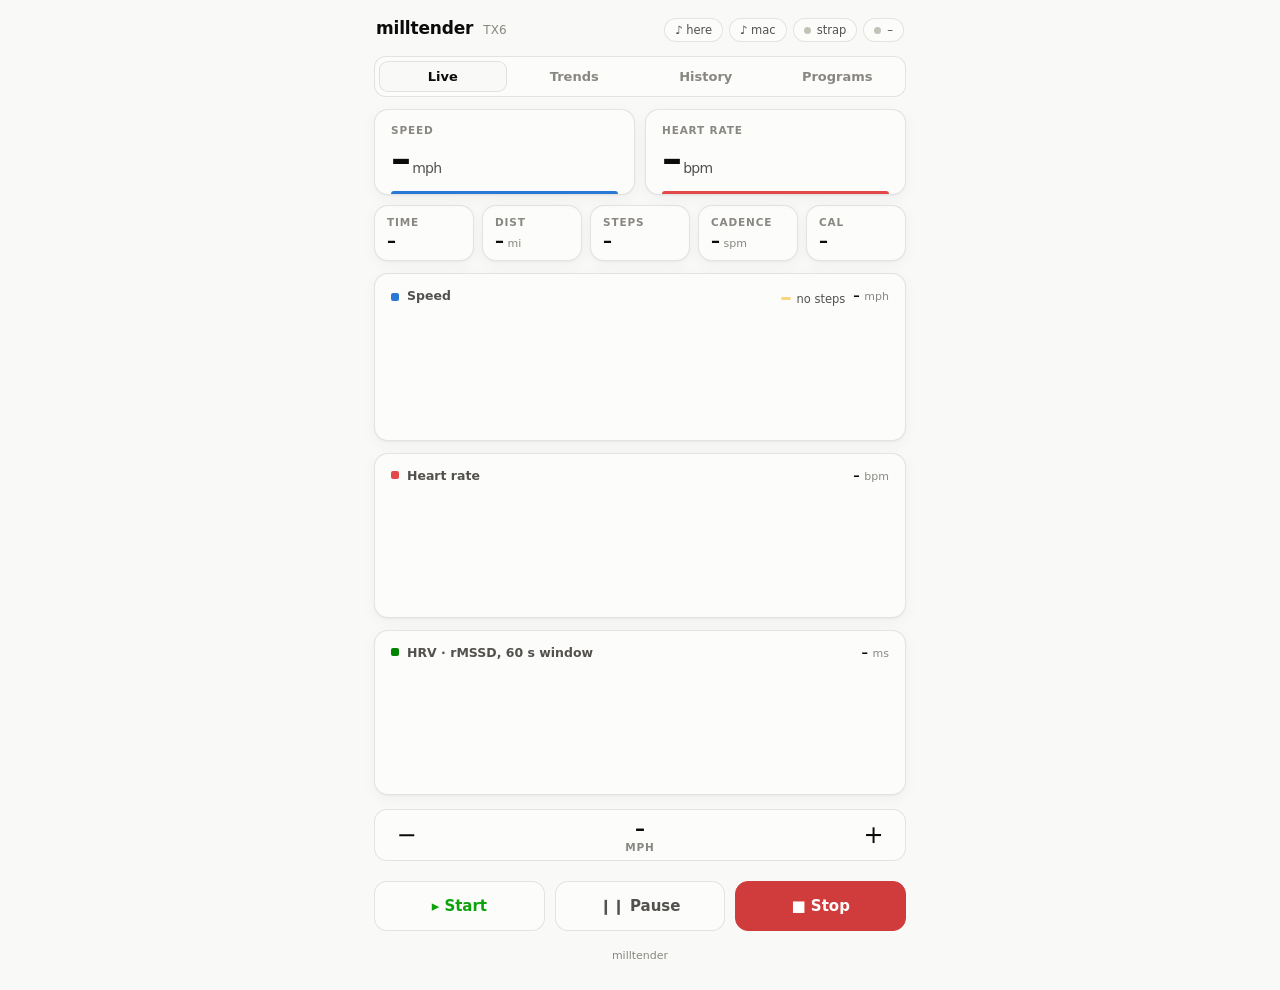
==== web/index.html @ 6ac404de "Track moving time apart from elapsed, and surface it by default" ====
<!doctype html>
<html lang="en">
<head>
<meta charset="utf-8">
<meta name="viewport" content="width=device-width, initial-scale=1">
<title>milltender</title>
<style>
  :root {
    color-scheme: light;
    --surface: #fcfcfb; --page: #f9f9f7;
    --ink-1: #0b0b0b; --ink-2: #52514e; --muted: #898781;
    --grid: #e1e0d9; --axis: #c3c2b7; --border: rgba(11,11,11,0.10);
    --speed: #2a78d6; --hr: #e34948; --hrv: #008300;
    --critical: #d03b3b; --good: #0ca30c; --warning: #fab219;
    --shadow: 0 1px 2px rgba(11,11,11,0.04), 0 4px 16px rgba(11,11,11,0.04);
  }
  @media (prefers-color-scheme: dark) {
    :root {
      color-scheme: dark;
      --surface: #1a1a19; --page: #0d0d0d;
      --ink-1: #ffffff; --ink-2: #c3c2b7; --muted: #898781;
      --grid: #2c2c2a; --axis: #383835; --border: rgba(255,255,255,0.10);
      --speed: #3987e5; --hr: #e66767; --hrv: #008300;
      --shadow: none;
    }
  }
  * { box-sizing: border-box; margin: 0; }
  html { -webkit-text-size-adjust: 100%; }
  body {
    font-family: system-ui, -apple-system, "Segoe UI", sans-serif;
    background: var(--page); color: var(--ink-1);
    max-width: 560px; margin: 0 auto; padding: 16px 14px 28px;
  }

  header { display: flex; align-items: baseline; gap: 10px; padding: 2px 2px 14px;
    flex-wrap: wrap; }
  header h1 { font-size: 17px; font-weight: 700; letter-spacing: -0.01em; }
  header .sub { font-size: 12px; color: var(--muted); flex: 1; }
  .pills { display: flex; gap: 6px; }
  .pill {
    display: inline-flex; align-items: center; gap: 6px;
    font-size: 11.5px; font-weight: 500; color: var(--ink-2);
    background: var(--surface); border: 1px solid var(--border);
    border-radius: 999px; padding: 4px 10px;
  }
  .dot { width: 7px; height: 7px; border-radius: 50%; background: var(--axis); flex: none; }
  .dot.on { background: var(--good); }
  button.pill { cursor: pointer; font-family: inherit; }
  button.pill[aria-pressed="false"] { color: var(--muted); text-decoration: line-through; }

  .tabs {
    display: flex; gap: 4px; margin-bottom: 12px;
    background: var(--surface); border: 1px solid var(--border);
    border-radius: 12px; padding: 4px;
  }
  .tabs button {
    flex: 1; font: inherit; font-size: 13px; font-weight: 550;
    border: none; background: none; color: var(--muted);
    padding: 8px 0; border-radius: 9px; cursor: pointer;
  }
  .tabs button.active { background: var(--page); color: var(--ink-1);
    box-shadow: inset 0 0 0 1px var(--border); }
  section[hidden] { display: none; }
  .banner {
    display: none; align-items: center; gap: 8px;
    background: var(--surface); border: 1px solid var(--warning);
    border-radius: 12px; padding: 10px 14px; margin-bottom: 12px;
    font-size: 13px; color: var(--ink-1);
  }
  .banner.show { display: flex; }
  .banner b { font-variant-numeric: tabular-nums; }

  #cue {
    position: fixed; inset: 0; z-index: 40; display: none;
    place-content: center; text-align: center;
    background: color-mix(in srgb, var(--page) 88%, transparent);
    backdrop-filter: blur(3px);
  }
  #cue.show { display: grid; }
  #cue .count {
    font-size: clamp(88px, 34vw, 200px); font-weight: 800; line-height: 0.9;
    letter-spacing: -0.04em; font-variant-numeric: tabular-nums;
    color: var(--warning); animation: cuePulse 1s ease-out;
  }
  #cue .to { font-size: clamp(26px, 9vw, 44px); font-weight: 700; margin-top: 14px; }
  #cue .from { font-size: 14px; color: var(--muted); margin-top: 8px; }
  #cue .to .unit { font-size: 0.5em; color: var(--muted); font-weight: 600; }
  @keyframes cuePulse { from { transform: scale(1.18); opacity: 0.5 } to { transform: none } }
  @media (prefers-reduced-motion: reduce) {
    #cue { backdrop-filter: none; }
    #cue .count { animation: none; }
  }

  .grid { display: grid; grid-template-columns: 1fr 1fr; gap: 10px; }
  .card {
    background: var(--surface); border: 1px solid var(--border);
    border-radius: 14px; box-shadow: var(--shadow);
  }
  .hero { padding: 14px 16px 12px; position: relative; overflow: hidden; }
  .hero::before {
    content: ""; position: absolute; left: 16px; right: 16px; bottom: 0;
    height: 3px; border-radius: 3px 3px 0 0; background: var(--accent, transparent);
  }
  .label {
    font-size: 10.5px; font-weight: 600; letter-spacing: 0.08em;
    text-transform: uppercase; color: var(--muted);
  }
  .hero .value { font-size: 40px; font-weight: 650; letter-spacing: -0.02em; line-height: 1.15; }
  .hero .unit { font-size: 14px; font-weight: 450; color: var(--ink-2); margin-left: 2px; }

  .minis { display: grid; grid-template-columns: repeat(auto-fit, minmax(72px, 1fr));
           gap: 8px; margin-top: 10px; }
  .mini { padding: 10px 12px 9px; text-align: left; }
  .mini .value { font-size: 18px; font-weight: 600; margin-top: 2px; font-variant-numeric: tabular-nums; }
  .mini .unit { font-size: 11px; color: var(--muted); font-weight: 400; }

  .panel { margin-top: 12px; padding: 14px 16px 10px; }
  .panel-head { display: flex; align-items: baseline; gap: 8px; margin-bottom: 4px; }
  .panel-head .swatch { width: 8px; height: 8px; border-radius: 2px; flex: none; align-self: center; }
  .panel-head h2 { font-size: 12.5px; font-weight: 600; color: var(--ink-2); flex: 1; }
  .panel-head .now { font-size: 13px; font-weight: 600; font-variant-numeric: tabular-nums; }
  .panel-head .now span { color: var(--muted); font-weight: 400; font-size: 11px; }
  .panel-head .from { font-size: 11px; color: var(--muted); }
  canvas { width: 100%; height: 120px; display: block; touch-action: none; }

  .controls { margin-top: 14px; display: grid; gap: 10px; }
  .stepper { display: flex; align-items: stretch; gap: 0; }
  .stepper button, .actions button {
    font: inherit; cursor: pointer; -webkit-tap-highlight-color: transparent;
    border: 1px solid var(--border); background: var(--surface); color: var(--ink-1);
  }
  .stepper button {
    font-size: 24px; font-weight: 500; width: 64px; min-height: 52px;
  }
  .stepper .down { border-radius: 13px 0 0 13px; border-right: none; }
  .stepper .up { border-radius: 0 13px 13px 0; border-left: none; }
  .stepper .readout {
    flex: 1; display: flex; flex-direction: column; align-items: center; justify-content: center;
    border-top: 1px solid var(--border); border-bottom: 1px solid var(--border);
    background: var(--surface);
  }
  .stepper .readout .value { font-size: 20px; font-weight: 650; font-variant-numeric: tabular-nums; }
  .stepper .readout .label { margin-top: 1px; }
  .presets { display: flex; gap: 8px; }
  .presets button {
    flex: 1; font-size: 13.5px; font-weight: 550; min-height: 40px;
    border: 1px solid var(--border); border-radius: 999px;
    background: var(--surface); color: var(--ink-2); cursor: pointer;
    font-variant-numeric: tabular-nums;
  }
  .presets button.active { border-color: var(--speed); color: var(--speed); font-weight: 650; }
  .actions { display: flex; gap: 10px; }
  .actions button {
    flex: 1; min-height: 50px; font-size: 15px; font-weight: 650; border-radius: 13px;
  }
  #start { color: var(--good); }
  #pause { color: var(--ink-2); }
  #stop  { background: var(--critical); border-color: var(--critical); color: #fff; }
  button:active { filter: brightness(0.9); }
  :focus-visible { outline: 2px solid var(--speed); outline-offset: 2px; border-radius: 6px; }
  @media (prefers-reduced-motion: reduce) { * { scroll-behavior: auto !important; } }
  .visually-hidden {
    position: absolute; width: 1px; height: 1px; padding: 0; margin: -1px;
    overflow: hidden; clip: rect(0 0 0 0); white-space: nowrap; border: 0;
  }
  button:disabled { opacity: 0.35; pointer-events: none; }

  .list .row {
    display: flex; align-items: center; gap: 8px;
    padding: 9px 0; border-top: 1px solid var(--border); font-size: 13px;
  }
  .list .row:first-child { border-top: none; }
  .row .meta { flex: 1; min-width: 0; }
  .row .meta .sub2 { color: var(--muted); font-size: 11.5px; margin-top: 1px; }
  .btn-sm {
    font: inherit; font-size: 12px; font-weight: 550; cursor: pointer;
    padding: 6px 10px; border-radius: 8px;
    border: 1px solid var(--border); background: var(--surface); color: var(--ink-2);
  }
  .linky { border: none; background: none; color: var(--speed); font: inherit;
           font-size: 12.5px; cursor: pointer; }
  #progEditor { margin-top: 6px; font-size: 13px; color: var(--ink-2); }
  #progEditor summary { cursor: pointer; padding: 4px 0; }
  #progEditor input, #progEditor select {
    font: inherit; font-size: 13px; color: var(--ink-1);
    background: var(--page); border: 1px solid var(--border);
    border-radius: 8px; padding: 6px 8px; width: 60px;
  }
  #progEditor select { width: auto; }
  #progEditor input#pName { width: 100%; margin: 6px 0; }
  .prow { display: flex; align-items: center; gap: 5px; margin: 5px 0; flex-wrap: wrap; }
  .prow span { display: inline-flex; align-items: center; gap: 5px; }
  .prow span[hidden] { display: none !important; }
  .rowbtns { display: flex; gap: 8px; margin-top: 8px; }
  .empty { color: var(--muted); font-size: 12.5px; padding: 6px 0; }
  .rlabel { display: flex; align-items: center; gap: 6px; font-size: 12px;
            font-weight: 600; color: var(--ink-2); margin: 10px 0 4px; }
  .legend { display: inline-flex; align-items: center; gap: 5px;
            font-size: 11.5px; color: var(--ink-2); }
  .legend i { width: 10px; height: 3px; border-radius: 2px; display: inline-block; }
  .chips { display: flex; gap: 6px; margin: 4px 0 8px; }
  .chips button {
    font: inherit; font-size: 12px; font-weight: 550; cursor: pointer;
    padding: 5px 12px; border-radius: 999px;
    border: 1px solid var(--border); background: var(--surface); color: var(--muted);
  }
  .chips button.active { color: var(--hr); border-color: var(--hr); }
  .tip {
    position: fixed; pointer-events: none; display: none; z-index: 10;
    background: var(--surface); border: 1px solid var(--border); border-radius: 9px;
    box-shadow: 0 3px 14px rgba(0,0,0,0.22); padding: 6px 10px; font-size: 12.5px;
  }
  .tip .t { color: var(--muted); font-variant-numeric: tabular-nums; }
  footer { text-align: center; margin-top: 18px; font-size: 11px; color: var(--muted); }
</style>
</head>
<body>
<header>
  <h1>milltender</h1><span class="sub">TX6</span>
  <div class="pills">
    <button class="pill" id="chimeHere" aria-pressed="true"
            title="Countdown beeps from this browser">♪ here</button>
    <button class="pill" id="chimeMac" aria-pressed="true"
            title="Countdown beeps from the Mac running milltender">♪ mac</button>
    <span class="pill" id="strapPill"><span id="hrDot" class="dot" aria-hidden="true"></span>strap</span>
    <span class="pill" id="tmPill"><span id="tmDot" class="dot" aria-hidden="true"></span><span id="stateTxt">–</span></span>
  </div>
</header>

<nav class="tabs" role="tablist" aria-label="Dashboard sections">
  <button data-tab="live" class="active" role="tab" aria-selected="true" aria-controls="panel-live">Live</button>
  <button data-tab="trends" role="tab" aria-selected="false" aria-controls="panel-trends">Trends</button>
  <button data-tab="history" role="tab" aria-selected="false" aria-controls="panel-history">History</button>
  <button data-tab="programs" role="tab" aria-selected="false" aria-controls="panel-programs">Programs</button>
</nav>

<div id="grace" class="banner">⏸ Belt stopped — uploading in <b id="graceT">–</b> unless you resume</div>

<div id="cue" aria-hidden="true">
  <div>
    <div class="count" id="cueCount">3</div>
    <div class="to" id="cueTo"></div>
    <div class="from" id="cueFrom"></div>
  </div>
</div>
<p id="cueSr" class="visually-hidden" role="status" aria-live="assertive"></p>

<section data-tab="live" role="tabpanel" id="panel-live" aria-label="Live">
<div class="grid">
  <div class="card hero" style="--accent: var(--speed)">
    <div class="label">Speed</div>
    <div class="value"><span id="vSpeed">–</span><span class="unit">mph</span></div>
  </div>
  <div class="card hero" style="--accent: var(--hr)">
    <div class="label">Heart rate</div>
    <div class="value"><span id="vHr">–</span><span class="unit">bpm</span></div>
    <div class="sub2" id="vFresh" style="font-size:11.5px;color:var(--muted)"></div>
  </div>
</div>

<div class="minis">
  <div class="card mini"><div class="label">Time</div><div class="value" id="vTime">–</div></div>
  <div class="card mini"><div class="label">Dist</div><div class="value" id="vDist">–<span class="unit"> mi</span></div></div>
  <div class="card mini"><div class="label">Steps</div><div class="value" id="vSteps">–</div></div>
  <div class="card mini"><div class="label">Cadence</div><div class="value" id="vCad">–<span class="unit"> spm</span></div></div>
  <div class="card mini"><div class="label">Cal</div><div class="value" id="vKcal">–</div></div>
</div>

<div class="card panel">
  <div class="panel-head">
    <span class="swatch" style="background: var(--speed)"></span><h2>Speed</h2>
    <span class="legend"><i style="background:rgba(250,178,25,0.55)"></i>no steps</span>
    <span class="now" id="nowSpeed">– <span>mph</span></span>
  </div>
  <canvas id="cSpeed"></canvas>
</div>
<div class="card panel">
  <div class="panel-head">
    <span class="swatch" style="background: var(--hr)"></span><h2>Heart rate</h2>
    <span class="from" id="hrFrom"></span>
    <span class="now" id="nowHr">– <span>bpm</span></span>
  </div>
  <canvas id="cHr"></canvas>
</div>
<div class="card panel">
  <div class="panel-head">
    <span class="swatch" style="background: var(--hrv)"></span><h2>HRV · rMSSD, 60 s window</h2>
    <span class="from" id="hrvBase"></span>
    <span class="now" id="nowHrv">– <span>ms</span></span>
  </div>
  <canvas id="cHrv"></canvas>
</div>

<div class="controls">
  <div class="stepper">
    <button class="down" id="minus" aria-label="slower">−</button>
    <div class="readout">
      <div class="value" id="vTarget">–</div>
      <div class="label">mph</div>
    </div>
    <button class="up" id="plus" aria-label="faster">+</button>
  </div>
  <div class="presets" id="presets"></div>
  <div class="actions">
    <button id="start">▸ Start</button>
    <button id="pause">❙❙ Pause</button>
    <button id="stop">■ Stop</button>
  </div>
</div>
</section>

<section data-tab="trends" role="tabpanel" id="panel-trends" aria-label="Trends" hidden>
<div class="minis" style="margin-top:0">
  <div class="card mini"><div class="label">Week mi</div><div class="value" id="tWkMi">–</div></div>
  <div class="card mini"><div class="label">Week steps</div><div class="value" id="tWkSteps">–</div></div>
  <div class="card mini"><div class="label">Week time</div><div class="value" id="tWkTime">–</div></div>
  <div class="card mini"><div class="label">Walks</div><div class="value" id="tWkN">–</div></div>
</div>
<div class="card panel">
  <div class="panel-head">
    <h2>Your heart rate by speed</h2>
    <span class="legend"><i style="background:var(--muted)"></i>all time
      <i style="background:var(--hr);margin-left:8px"></i><span id="tWinLbl">last 7d</span></span>
  </div>
  <div class="chips" id="tWin">
    <button data-days="7" class="active">7d</button>
    <button data-days="30">30d</button>
    <button data-days="90">90d</button>
    <button data-days="365">1y</button>
  </div>
  <canvas id="cCurve" style="height:150px"></canvas>
  <div class="empty" id="tDelta"></div>
</div>
<div class="card panel">
  <div class="panel-head"><h2>Recent sessions · recovery &amp; readiness</h2></div>
  <div id="tRecent" class="list"><div class="empty">walk more to populate</div></div>
</div>
<div class="card panel">
  <div class="panel-head"><h2>All time</h2></div>
  <div class="empty" id="tAll"></div>
</div>
</section>

<section data-tab="history" role="tabpanel" id="panel-history" aria-label="History" hidden>
<div class="card panel" style="margin-top:0">
  <div class="panel-head"><h2>Weekly totals</h2><span class="from" id="wkFrom"></span></div>
  <div class="chips" id="wkMetric">
    <button data-m="miles" class="active">miles</button>
    <button data-m="steps">steps</button>
    <button data-m="hours">hours</button>
    <button data-m="walks">walks</button>
  </div>
  <canvas id="cWeekly"></canvas>
</div>
<div class="card panel">
  <div class="panel-head"><h2>History</h2>
    <form id="importForm" class="importer">
      <input id="importFile" type="file" accept=".fit,.json" multiple class="visually-hidden"
             aria-label="Session file to import: a .fit and/or its .json sidecar">
      <label class="btn-sm" for="importFile" id="importPick">Import…</label>
      <button class="btn-sm" type="submit" id="importGo" hidden>Add</button>
    </form>
  </div>
  <div class="empty" id="importMsg" hidden></div>
  <div id="histList" class="list"><div class="empty">no recorded sessions yet</div></div>
</div>
<div class="card panel" id="reviewPanel" hidden>
  <div class="panel-head"><h2 id="reviewTitle">Session</h2>
    <button class="linky" id="reviewClose">close ✕</button></div>
  <div class="empty" id="driftStat" hidden></div>
  <div class="rlabel"><span class="swatch" style="background:var(--speed)"></span>Speed · mph</div>
  <canvas id="rSpeed"></canvas>
  <div class="rlabel"><span class="swatch" style="background:var(--hr)"></span>Heart rate · bpm</div>
  <canvas id="rHr"></canvas>
  <div class="rlabel"><span class="swatch" style="background:var(--hrv)"></span>HRV · rMSSD ms</div>
  <canvas id="rHrv"></canvas>
  <div id="recoveryBlock" hidden>
    <div class="rlabel"><span class="swatch" style="background:var(--hr)"></span>Recovery · bpm after stop</div>
    <div class="empty" id="recoveryStats"></div>
    <canvas id="rRec"></canvas>
  </div>
</div>
</section>

<section data-tab="programs" role="tabpanel" id="panel-programs" aria-label="Programs" hidden>
<div class="card panel" style="margin-top:0">
  <div class="panel-head"><h2>Programs</h2></div>
  <div id="progList" class="list"><div class="empty">none saved</div></div>
  <details id="progEditor"><summary>New program</summary>
    <input id="pName" placeholder="program name">
    <div id="pRows"></div>
    <div class="empty" id="pPreview"></div>
    <div class="rowbtns">
      <button class="btn-sm" id="pAdd">+ segment</button>
      <button class="btn-sm" id="pDup">duplicate last 2</button>
      <button class="btn-sm" id="pSave"><b>Save</b></button>
    </div>
  </details>
</div>
</section>

<div class="tip" id="tip"></div>
<footer id="foot">milltender</footer>

<script>
const $ = id => document.getElementById(id);
const css = name => getComputedStyle(document.documentElement).getPropertyValue(name).trim();
let status = {}, history = { points: [] };

const fmtTime = s => {
  if (s == null) return "–";
  const h = Math.floor(s / 3600), m = Math.floor(s % 3600 / 60), sec = Math.floor(s % 60);
  return (h ? h + ":" + String(m).padStart(2, "0") : m) + ":" + String(sec).padStart(2, "0");
};

function render() {
  const running = status.state === 3;
  const paused = status.state === 10 || status.user_paused;
  $("tmDot").className = "dot" + (status.connected ? " on" : "");
  $("stateTxt").textContent = !status.connected ? "asleep" :
    running ? "running" : paused ? "paused" : "idle";
  $("tmPill").setAttribute("aria-label", "treadmill " + $("stateTxt").textContent);
  $("hrDot").className = "dot" + (status.hr_connected ? " on" : "");
  $("strapPill").setAttribute("aria-label",
    "heart-rate strap " + (status.hr_connected ? "connected" : "not connected"));

  $("vSpeed").textContent = running && status.speed_mph != null ? status.speed_mph.toFixed(1) : "–";
  $("vHr").textContent = status.hr ?? "–";
  $("vTime").textContent = fmtTime(status.in_session ? status.moving_s : null);
  $("vDist").firstChild.textContent = status.in_session && status.dist_m != null ? (status.dist_m / 1609.34).toFixed(2) : "–";
  $("vSteps").textContent = status.in_session ? (status.steps ?? "–") : "–";
  $("vCad").firstChild.textContent = status.in_session && status.cadence_spm != null
    ? Math.round(status.cadence_spm) : "–";
  $("vKcal").textContent = status.in_session && status.kcal != null ? Math.round(status.kcal) : "–";
  $("nowSpeed").firstChild.textContent = running && status.speed_mph != null ? status.speed_mph.toFixed(1) + " " : "– ";
  $("nowHr").firstChild.textContent = (status.hr ?? "–") + " ";
  $("nowHrv").firstChild.textContent = (status.hrv_ms != null ? Math.round(status.hrv_ms) : "–") + " ";
  const f = status.fresh_bpm;
  $("vFresh").textContent = f != null
    ? (f >= 1 ? `▲ ${f} bpm fresher than typical @ ${status.fresh_mph}` :
       f <= -1 ? `▼ ${-f} bpm above typical @ ${status.fresh_mph}` :
       `≈ typical @ ${status.fresh_mph} mph`) : "";
  const rd = status.readiness;
  $("hrvBase").textContent = rd
    ? `baseline ${rd.hrv}${rd.typ ? ` (typ ${rd.typ}±${rd.sd})` : ""}` : "";
  $("vTarget").textContent = running ? curMph().toFixed(1) : "–";

  // Rebuild the banner only when its kind changes (so its buttons stay tappable);
  // per-second countdowns go into the #bT span alone.
  const g = status.grace_s_left, prog = status.program, rec = status.recovery_s_left;
  const banner = $("grace");
  let kind = "", tick = "";
  if (prog) { kind = `prog:${prog.name}:${prog.seg}`; tick = fmtTime(prog.seg_left_s); }
  else if (rec != null) { kind = "recovery"; tick = fmtTime(rec); }
  else if (status.user_paused) kind = "paused";
  else if (g != null) { kind = "grace"; tick = fmtTime(g); }
  if (kind !== banner.dataset.kind) {
    banner.dataset.kind = kind;
    banner.className = "banner" + (kind ? " show" : "");
    banner.innerHTML =
      kind.startsWith("prog") ? `▶ <b>${prog.name}</b> — ${prog.seg}/${prog.total}: <span id="bL"></span>, ` +
        `<b id="bT"></b> left &nbsp;<button class="btn-sm" onclick="post('/api/program/cancel')">cancel</button>` :
      kind === "recovery" ? `♥ Recording recovery — uploading in <b id="bT"></b>&nbsp;` +
        `<button class="btn-sm" onclick="post('/api/recovery/finish')">upload now</button>` +
        `<button class="btn-sm" onclick="post('/api/recovery/extend')">+1 min</button>` :
      kind === "paused" ? "❙❙ Paused — resume when ready, or stop to upload" :
      kind === "grace" ? `⏸ Belt stopped — uploading in <b id="bT"></b> unless you resume` : "";
  }
  const bT = document.getElementById("bT");
  if (bT) bT.textContent = tick;
  const bL = document.getElementById("bL");
  if (bL && prog) bL.textContent = prog.label;
  renderCue(prog);
  $("chimeMac").setAttribute("aria-pressed", String(!!status.chime_local));

  $("start").disabled = !status.connected || running;
  $("start").textContent = (paused || g != null) ? "▸ Resume" : "▸ Start";
  $("pause").disabled = !status.connected || !running;
  $("stop").disabled = !status.connected || (!running && !paused && g == null);
  $("stop").textContent = g != null ? "■ Upload now" : "■ Stop";
  $("minus").disabled = $("plus").disabled = !running;
  for (const b of $("presets").children) {
    b.disabled = !running || parseFloat(b.dataset.mph) > (status.max_mph || 6);
    b.classList.toggle("active", running && status.speed_mph != null &&
      Math.abs(parseFloat(b.dataset.mph) - status.speed_mph) < 0.05);
  }
}

// ---- speed-change countdown: beep beep beep beeeep ----
const chime = {
  on: localStorage.getItem("chimeHere") !== "0",
  ctx: null,
  beep(long) {
    if (!this.on) return;
    this.ctx ??= new (window.AudioContext || window.webkitAudioContext)();
    if (this.ctx.state === "suspended") this.ctx.resume();
    const t = this.ctx.currentTime, dur = long ? 0.65 : 0.11;
    const osc = this.ctx.createOscillator(), gain = this.ctx.createGain();
    osc.frequency.value = long ? 1320 : 880;
    gain.gain.setValueAtTime(0, t);                       // taper both ends,
    gain.gain.linearRampToValueAtTime(0.35, t + 0.008);   // else the speaker pops
    gain.gain.setValueAtTime(0.35, t + dur - 0.02);
    gain.gain.linearRampToValueAtTime(0, t + dur);
    osc.connect(gain).connect(this.ctx.destination);
    osc.start(t); osc.stop(t + dur);
  },
};

let cueKey = null, cueArmed = false;

function renderCue(prog) {
  const cue = prog && prog.cue;
  if (!cue) {
    // the cue vanishing means the change just landed — that's the long beep
    if (cueArmed) { chime.beep(true); $("cueSr").textContent = "Speed changed."; }
    cueArmed = false; cueKey = null;
    $("cue").classList.remove("show");
    return;
  }
  const dest = cue.to_mph > 0 ? `${cue.to_mph.toFixed(1)} mph` : "a stop";
  const key = `${prog.seg}:${cue.in_s}`;
  if (key !== cueKey) {
    cueKey = key;
    chime.beep(false);
    const count = $("cueCount");
    count.textContent = cue.in_s;
    count.style.animation = "none"; void count.offsetWidth; count.style.animation = "";
    if (!cueArmed) $("cueSr").textContent = `Changing to ${dest} in ${cue.in_s} seconds.`;
  }
  cueArmed = true;
  $("cueTo").innerHTML = cue.to_mph > 0
    ? `${cue.to_mph.toFixed(1)}<span class="unit"> mph</span>` : "Stopping";
  $("cueFrom").textContent = `from ${(prog.mph ?? 0).toFixed(1)} mph`;
  $("cue").classList.add("show");
}

$("chimeHere").onclick = (e) => {
  chime.on = !chime.on;
  localStorage.setItem("chimeHere", chime.on ? "1" : "0");
  e.currentTarget.setAttribute("aria-pressed", String(chime.on));
  chime.beep(true);  // both confirms the choice and unlocks audio on the way in
};

$("chimeHere").setAttribute("aria-pressed", String(chime.on));
// browsers keep audio muted until a gesture; spend the first one we get
addEventListener("pointerdown", () => {
  chime.ctx ??= new (window.AudioContext || window.webkitAudioContext)();
  chime.ctx.resume();
}, { once: true });

$("chimeMac").onclick = async (e) => {
  const on = e.currentTarget.getAttribute("aria-pressed") !== "true";
  await fetch("/api/chime", { method: "POST", body: JSON.stringify({ on, test: true }) });
  e.currentTarget.setAttribute("aria-pressed", String(on));
};

async function pollStatus() {
  try { status = await (await fetch("/api/status")).json(); }
  catch { status = {}; }
  render();
}
async function pollHistory() {
  try { history = await (await fetch("/api/history")).json(); } catch {}
  drawAll();
}

function hexA(hex, a) {
  const n = parseInt(hex.slice(1), 16);
  return `rgba(${n >> 16 & 255},${n >> 8 & 255},${n & 255},${a})`;
}

function draw(canvas, series, color, fmt, o = {}) {
  const dpr = devicePixelRatio || 1, W = canvas.clientWidth, H = canvas.clientHeight;
  if (!W) return null;  // hidden tab
  canvas.width = W * dpr; canvas.height = H * dpr;
  const ctx = canvas.getContext("2d");
  ctx.scale(dpr, dpr); ctx.clearRect(0, 0, W, H);
  const pts = series.filter(p => p[1] != null);
  const extraPts = (o.extra?.series || []).filter(p => p[1] != null);
  const dom = pts.concat(extraPts);
  if (o.name) {  // screen-reader summary of the chart
    canvas.setAttribute("role", "img");
    if (pts.length) {
      const vs = pts.map(p => p[1]);
      const avg = vs.reduce((a, v) => a + v, 0) / vs.length;
      canvas.setAttribute("aria-label",
        `${o.name}: average ${fmt(avg)}, from ${fmt(Math.min(...vs))} to ${fmt(Math.max(...vs))}`);
    } else {
      canvas.setAttribute("aria-label", `${o.name}: no data yet`);
    }
  }
  if (dom.length < 2) {
    ctx.fillStyle = css("--muted"); ctx.font = "12px system-ui";
    ctx.fillText("waiting for data", 4, H / 2);
    return null;
  }
  const padL = 32, padR = 10, padT = 8, padB = 18;
  const xs = dom.map(p => p[0]);
  const x0 = o.xy ? Math.min(...xs) : 0;
  const tMax = o.xy ? Math.max(...xs) : Math.max(...xs, 60);
  let vMin = Math.min(...dom.map(p => p[1])), vMax = Math.max(...dom.map(p => p[1]));
  if (vMax - vMin < 1) { vMax += 1; vMin = Math.max(0, vMin - 1); }
  const span = vMax - vMin;
  vMin = Math.max(0, vMin - span * 0.12); vMax += span * 0.12;
  const x = t => padL + (W - padL - padR) * (t - x0) / Math.max(tMax - x0, 0.001);
  const y = v => padT + (H - padT - padB) * (1 - (v - vMin) / (vMax - vMin));

  if (o.bands) for (const [b0, b1] of o.bands) {
    ctx.fillStyle = "rgba(250,178,25,0.14)";
    ctx.fillRect(x(b0), padT, Math.max(x(b1) - x(b0), 2), H - padT - padB);
  }
  ctx.strokeStyle = css("--grid"); ctx.lineWidth = 1;
  ctx.fillStyle = css("--muted"); ctx.font = "10px system-ui";
  ctx.textAlign = "right"; ctx.textBaseline = "middle";
  for (const v of [vMin, (vMin + vMax) / 2, vMax]) {
    ctx.beginPath(); ctx.moveTo(padL, y(v) + 0.5); ctx.lineTo(W - padR, y(v) + 0.5); ctx.stroke();
    ctx.fillText(fmt(v), padL - 5, y(v));
  }
  ctx.textAlign = "center"; ctx.textBaseline = "alphabetic";
  if (o.xy) {
    for (const t of [x0, (x0 + tMax) / 2, tMax]) ctx.fillText(o.xfmt(t), x(t), H - 5);
  } else {
    const stepMin = Math.max(1, Math.ceil(tMax / 60 / 6));
    for (let m = stepMin; m <= tMax / 60; m += stepMin) ctx.fillText(m + "m", x(m * 60), H - 5);
  }

  if (extraPts.length >= 2) {  // context series: thin line + small dots, no area
    ctx.strokeStyle = o.extra.color; ctx.lineWidth = 2; ctx.lineJoin = "round";
    ctx.beginPath();
    extraPts.forEach((p, i) => i ? ctx.lineTo(x(p[0]), y(p[1])) : ctx.moveTo(x(p[0]), y(p[1])));
    ctx.stroke();
    if (o.dots) for (const p of extraPts) {
      ctx.fillStyle = o.extra.color; ctx.beginPath();
      ctx.arc(x(p[0]), y(p[1]), 2.5, 0, Math.PI * 2); ctx.fill();
    }
  }
  if (pts.length === 1 && o.dots) {  // lone bucket still deserves its dot
    ctx.fillStyle = color; ctx.beginPath();
    ctx.arc(x(pts[0][0]), y(pts[0][1]), 3.5, 0, Math.PI * 2); ctx.fill();
    ctx.strokeStyle = css("--surface"); ctx.lineWidth = 2; ctx.stroke();
    return { x, y, pts, xfmt: o.xfmt };
  }
  if (pts.length < 2) return { x, y, pts: extraPts, xfmt: o.xfmt };
  const grad = ctx.createLinearGradient(0, padT, 0, H - padB);
  grad.addColorStop(0, hexA(color, 0.16)); grad.addColorStop(1, hexA(color, 0.0));
  ctx.fillStyle = grad; ctx.beginPath();
  ctx.moveTo(x(pts[0][0]), y(pts[0][1]));
  for (const p of pts) ctx.lineTo(x(p[0]), y(p[1]));
  ctx.lineTo(x(pts[pts.length - 1][0]), H - padB); ctx.lineTo(x(pts[0][0]), H - padB);
  ctx.closePath(); ctx.fill();

  ctx.strokeStyle = color; ctx.lineWidth = 2; ctx.lineJoin = "round"; ctx.beginPath();
  pts.forEach((p, i) => i ? ctx.lineTo(x(p[0]), y(p[1])) : ctx.moveTo(x(p[0]), y(p[1])));
  ctx.stroke();

  for (const p of (o.dots ? pts : [pts[pts.length - 1]])) {
    ctx.fillStyle = color; ctx.beginPath();
    ctx.arc(x(p[0]), y(p[1]), 3.5, 0, Math.PI * 2); ctx.fill();
    ctx.strokeStyle = css("--surface"); ctx.lineWidth = 2; ctx.stroke();
  }
  return { x, y, pts, xfmt: o.xfmt };
}

let geo = { speed: null, hr: null, hrv: null, curve: null, weekly: null,
            rspeed: null, rhr: null, rhrv: null, rrec: null };
let reviewPts = null;   // past-session samples shown in the History review panel
let reviewMeta = null;  // that session's metadata (recovery, etc.)
function noStepBands(pts, mphIdx, cadIdx) {
  // spans where the belt moved but nobody was walking it (straddling the rails).
  // Off-mill reads ~0 spm; a slow 0.4 mph shuffle still turns ~20+, so the cutoff
  // sits in the gap between them — not up at walking cadence, which flagged the crawl.
  const bands = [];
  for (const p of pts) {
    if (p[mphIdx] > 0.2 && (p[cadIdx] ?? 99) < 10) {
      if (bands.length && p[0] - bands[bands.length - 1][1] < 6) bands[bands.length - 1][1] = p[0];
      else bands.push([p[0], p[0]]);
    }
  }
  return bands.filter(b => b[1] - b[0] >= 5);
}
function drawAll() {
  const pts = history.points;
  geo.speed = draw($("cSpeed"), pts.map(p => [p[0], p[1]]), css("--speed"), v => v.toFixed(1),
                   { bands: noStepBands(pts, 1, 4), name: "Speed mph" });
  geo.hr = draw($("cHr"), pts.map(p => [p[0], p[2]]), css("--hr"), v => Math.round(v), { name: "Heart rate bpm" });
  geo.hrv = draw($("cHrv"), pts.map(p => [p[0], p[3]]), css("--hrv"), v => Math.round(v), { name: "HRV ms" });
  const late = geo.hr && geo.speed && geo.hr.pts[0][0] - geo.speed.pts[0][0] > 5;
  $("hrFrom").textContent = late ? "strap from " + fmtTime(geo.hr.pts[0][0]) : "";
}
function drawReview() {
  if (!reviewPts) return;
  geo.rspeed = draw($("rSpeed"), reviewPts.map(p => [p[0], p[1]]), css("--speed"), v => v.toFixed(1),
                    { bands: noStepBands(reviewPts, 1, 5), name: "Speed mph" });
  geo.rhr = draw($("rHr"), reviewPts.map(p => [p[0], p[2]]), css("--hr"), v => Math.round(v), { name: "Heart rate bpm" });
  geo.rhrv = draw($("rHrv"), reviewPts.map(p => [p[0], p[4] ?? null]), css("--hrv"), v => Math.round(v), { name: "HRV ms" });
  const drift = reviewMeta && reviewMeta.drift_pct;
  const ds = $("driftStat");
  ds.hidden = drift == null;
  if (drift != null) {
    const grade = drift < 5 ? "solid aerobic durability" : drift < 10 ? "moderate drift" : "significant drift";
    ds.innerHTML = `Aerobic decoupling <b>${drift > 0 ? "+" : ""}${drift}%</b> — ${grade} ` +
      `<span style="opacity:.6">(HR at matched pace, first half → second; lower is steadier)</span>`;
  }
  drawRecovery();
}
function drawRecovery() {
  const rec = reviewMeta && reviewMeta.recovery;
  const block = $("recoveryBlock");
  // the decay curve = the inactive (belt-stopped) HR tail, re-based to seconds-after-stop
  const lastActive = reviewPts.reduce((m, p, i) => p[3] ? i : m, -1);
  const tail = lastActive >= 0
    ? reviewPts.slice(lastActive).filter(p => p[2] != null).map(p => [p[0] - reviewPts[lastActive][0], p[2]])
    : [];
  if (!rec || tail.length < 3) { block.hidden = true; return; }
  block.hidden = false;
  const bits = [];
  if (rec.hrr30 != null) bits.push(`HRR30 <b>${rec.hrr30}</b>`);
  if (rec.hrr60 != null) bits.push(`HRR60 <b>${rec.hrr60}</b>`);
  if (rec.tau != null) bits.push(`τ <b>${rec.tau}s</b>`);
  $("recoveryStats").innerHTML = bits.join(" · ") + " <span style='opacity:.6'>(lower τ = faster recovery)</span>";
  geo.rrec = draw($("rRec"), tail, css("--hr"), v => Math.round(v),
                  { xy: true, dots: true, xfmt: t => t + "s", name: "Recovery heart rate bpm" });
}

function hover(ev, canvas, g, unit, redraw) {
  const tip = $("tip");
  if (!g) { tip.style.display = "none"; return; }
  const rect = canvas.getBoundingClientRect();
  const px = ev.clientX - rect.left;
  let best = g.pts[0];
  for (const p of g.pts) if (Math.abs(g.x(p[0]) - px) < Math.abs(g.x(best[0]) - px)) best = p;
  const xlabel = g.xfmt ? g.xfmt(best[0]) + " mph" : fmtTime(best[0]);
  tip.innerHTML = `<b>${unit === "mph" ? best[1].toFixed(1) : Math.round(best[1])}</b> ${unit} <span class="t">· ${xlabel}</span>`;
  tip.style.display = "block";
  tip.style.left = Math.min(ev.clientX + 12, innerWidth - 140) + "px";
  tip.style.top = (rect.top + 6) + "px";
  redraw();
  const ctx = canvas.getContext("2d");
  ctx.strokeStyle = css("--axis"); ctx.lineWidth = 1;
  ctx.setLineDash([3, 3]);
  ctx.beginPath(); ctx.moveTo(g.x(best[0]) + 0.5, 6); ctx.lineTo(g.x(best[0]) + 0.5, canvas.clientHeight - 16); ctx.stroke();
  ctx.setLineDash([]);
}
const redraws = { speed: drawAll, hr: drawAll, hrv: drawAll,
                  rspeed: drawReview, rhr: drawReview, rhrv: drawReview,
                  curve: () => drawCurve() };
for (const [id, key, unit] of [["cSpeed", "speed", "mph"], ["cHr", "hr", "bpm"],
                               ["cHrv", "hrv", "ms"], ["cCurve", "curve", "bpm"],
                               ["rSpeed", "rspeed", "mph"], ["rHr", "rhr", "bpm"],
                               ["rHrv", "rhrv", "ms"]]) {
  $(id).addEventListener("pointermove", ev => hover(ev, $(id), geo[key], unit, redraws[key]));
  $(id).addEventListener("pointerleave", () => { $("tip").style.display = "none"; redraws[key](); });
}

async function post(path, body) {
  try { await fetch(path, { method: "POST", body: JSON.stringify(body || {}) }); } catch {}
  pollStatus();
}
// Optimistic speed target: rapid taps stack instead of racing 1s-stale status.
let targetMph = null, targetAt = 0;
const curMph = () => (targetMph != null && Date.now() - targetAt < 3000)
  ? targetMph : (status.speed_mph || 0.4);
function setSpeed(v) {
  targetMph = Math.round(v * 10) / 10;
  targetAt = Date.now();
  post("/api/speed", { mph: targetMph });
}
$("minus").onclick = () => setSpeed(Math.max(0.4, curMph() - 0.1));
$("plus").onclick = () => setSpeed(Math.min(status.max_mph || 6, curMph() + 0.1));
$("pause").onclick = () => post("/api/pause");
$("stop").onclick = () => { if (confirm("Stop and upload this session now?")) post("/api/stop"); };
$("start").onclick = () => {
  if (status.in_session || confirm("Start the belt?")) post("/api/start");
};
for (const mph of [1.0, 1.5, 2.0, 2.5, 3.0]) {
  const b = document.createElement("button");
  b.textContent = mph.toFixed(1);
  b.dataset.mph = mph;
  b.onclick = () => setSpeed(mph);
  $("presets").appendChild(b);
}
// ---- history ----
async function loadSessions() {
  let list = [];
  try { list = await (await fetch("/api/sessions")).json(); } catch {}
  const el = $("histList");
  if (!list.length) { el.innerHTML = '<div class="empty">no recorded sessions yet</div>'; return; }
  el.innerHTML = "";
  for (const s of list.slice(0, 30)) {
    const d = new Date(s.start * 1000);
    const row = document.createElement("div");
    row.className = "row";
    row.innerHTML = `<div class="meta"><div>${d.toLocaleDateString([], {month:"short", day:"numeric"})}
        ${d.toLocaleTimeString([], {hour:"numeric", minute:"2-digit"})}</div>
      <div class="sub2">${fmtTime(s.moving_s ?? s.duration_s)} · ${(s.dist_m/1609.34).toFixed(2)} mi · ${s.steps} steps${s.hr_avg ? " · ♥ " + s.hr_avg : ""}${s.hrr60 ? " · HRR60 " + s.hrr60 : ""}</div></div>
      <button class="btn-sm" data-a="view">view</button>
      <button class="btn-sm" data-a="replay">replay</button>
      <a class="btn-sm" style="text-decoration:none" href="${s.fit}" download>fit</a>`;
    row.querySelector('[data-a="view"]').onclick = async () => {
      const data = await (await fetch("/api/session?name=" + s.name)).json();
      reviewPts = data.samples;
      reviewMeta = data;
      const d = new Date(s.start * 1000);
      const mv = s.moving_s ?? s.duration_s;
      const paused = s.duration_s != null && mv != null && s.duration_s - mv >= 60;
      $("reviewTitle").textContent =
        d.toLocaleDateString([], {month:"short", day:"numeric"}) + " " +
        d.toLocaleTimeString([], {hour:"numeric", minute:"2-digit"}) +
        " · " + fmtTime(mv) + (paused ? ` moving · ${fmtTime(s.duration_s)} elapsed` : "");
      $("reviewPanel").hidden = false;
      drawReview();
      $("reviewPanel").scrollIntoView({
        behavior: matchMedia("(prefers-reduced-motion: reduce)").matches ? "auto" : "smooth" });
    };
    row.querySelector('[data-a="replay"]').onclick = () => {
      if (confirm(`Replay this session's speed profile? The belt will start.`))
        post("/api/replay", { name: s.name });
    };
    el.appendChild(row);
  }
}
$("reviewClose").onclick = () => { $("reviewPanel").hidden = true; reviewPts = reviewMeta = null; };

    loadSessions(); loadWeekly();
  } else {
let weekly = [], wkMetric = "miles";
const wkMetrics = {
  miles: { name: "Weekly miles", val: w => w.dist_m / 1609.34, fmt: v => v.toFixed(1) },
  steps: { name: "Weekly steps", val: w => w.steps, fmt: v => Math.round(v).toLocaleString() },
  hours: { name: "Weekly hours", val: w => w.seconds / 3600, fmt: v => v.toFixed(1) },
  walks: { name: "Weekly walks", val: w => w.sessions, fmt: v => Math.round(v) },
};
function drawWeekly() {
  const m = wkMetrics[wkMetric];
  geo.weekly = draw($("cWeekly"), weekly.map((w, i) => [i, m.val(w)]), css("--hr"), m.fmt,
                    { xy: true, dots: true, name: m.name,
                      xfmt: i => (weekly[Math.round(i)]?.week || "").replace("-W", " w") });
  $("wkFrom").textContent = weekly.length
    ? `${weekly.length} week${weekly.length > 1 ? "s" : ""}` : "";
}
async function loadWeekly() {
  try { weekly = (await (await fetch("/api/trends")).json()).weekly || []; } catch { return; }
  drawWeekly();
}
for (const b of document.querySelectorAll("#wkMetric button")) b.onclick = () => {
  wkMetric = b.dataset.m;
  document.querySelectorAll("#wkMetric button").forEach(x => x.classList.toggle("active", x === b));
  drawWeekly();
};

// ---- programs ----
function progRow(seg = { type: "hold" }) {
  const div = document.createElement("div");
  div.className = "prow";
  div.innerHTML = `
    <select name="type"><option value="hold">hold</option><option value="ramp">ramp</option>
      <option value="hr">hr hold</option><option value="goal">goal</option></select>
    <span data-f="hold"><input name="minutes" type="number" step="0.5" min="0.5"> min at
      <input name="mph" type="number" step="0.1" min="0.4" max="6"> mph</span>
    <span data-f="ramp" hidden><input name="rate" type="number" step="0.1" min="-2" max="2"> mph /
      <input name="per" type="number" step="1" min="2"> s
      <select name="mode"><option value="for">for</option><option value="until">until</option></select>
      <span data-m="for"><input name="rmin" type="number" step="0.5" min="0.5"> min</span>
      <span data-m="until" hidden><input name="until" type="number" step="0.1" min="0.4" max="6"> mph</span></span>
    <span data-f="hr" hidden>♥ <input name="bpm" type="number" step="1" min="60" max="190"> bpm for
      <input name="hmin" type="number" step="1" min="1"> min, max
      <input name="hmax" type="number" step="0.1" min="0.4" max="6"> mph</span>
    <span data-f="goal" hidden><input name="gmph" type="number" step="0.1" min="0.4" max="6"> mph until
      <input name="gval" type="number" step="1" min="1">
      <select name="gunit"><option value="steps">steps</option><option value="miles">mi</option></select></span>
    <button type="button" class="btn-sm" name="del">×</button>`;
  const q = n => div.querySelector(`[name=${n}]`);
  q("type").value = seg.type || "hold";
  q("minutes").value = seg.type === "hold" && seg.minutes || 3;
  q("mph").value = seg.mph ?? 2.0;
  q("rate").value = seg.rate_mph ?? 0.1;
  q("per").value = seg.per_s ?? 10;
  q("mode").value = seg.until_mph != null ? "until" : "for";
  q("rmin").value = seg.type === "ramp" && seg.minutes || 2;
  q("until").value = seg.until_mph ?? 2.5;
  q("bpm").value = seg.bpm ?? 110;
  q("hmin").value = seg.type === "hr" && seg.minutes || 20;
  q("hmax").value = seg.max_mph ?? 3.0;
  q("gmph").value = seg.type === "goal" && seg.mph || 2.0;
  q("gval").value = seg.steps ?? (seg.miles ?? 3000);
  q("gunit").value = seg.miles != null ? "miles" : "steps";
  const sync = () => {
    const t = q("type").value;
    for (const f of div.querySelectorAll("[data-f]")) f.hidden = f.dataset.f !== t;
    for (const m of div.querySelectorAll("[data-m]")) m.hidden = m.dataset.m !== q("mode").value;
    preview();
  };
  q("type").onchange = q("mode").onchange = q("gunit").onchange = sync;
  div.querySelectorAll("input").forEach(inp => inp.oninput = preview);
  q("del").onclick = () => { div.remove(); preview(); };
  $("pRows").appendChild(div);
  sync();
}
function rowSeg(div) {
  const q = n => +div.querySelector(`[name=${n}]`).value || 0;
  const t = div.querySelector("[name=type]").value;
  if (t === "hold") return { type: "hold", minutes: q("minutes"), mph: q("mph") };
  if (t === "hr") return { type: "hr", bpm: q("bpm"), minutes: q("hmin"), max_mph: q("hmax") };
  if (t === "goal") {
    const seg = { type: "goal", mph: q("gmph") };
    seg[div.querySelector("[name=gunit]").value] = q("gval");
    return seg;
  }
  const seg = { type: "ramp", rate_mph: q("rate"), per_s: q("per") };
  if (div.querySelector("[name=mode]").value === "until") seg.until_mph = q("until");
  else seg.minutes = q("rmin");
  return seg;
}
function estimate(segs) {
  let speed = 0.4, total = 0;
  for (const s of segs) {
    if (s.type === "hold") { speed = s.mph; total += s.minutes * 60; }
    else if (s.type === "hr") { total += s.minutes * 60; }
    else if (s.type === "goal") {
      speed = s.mph;
      total += s.steps != null ? s.steps / 1.8 : (s.miles / Math.max(s.mph, 0.4)) * 3600;
    } else if (s.minutes != null) {
      total += s.minutes * 60;
      speed = Math.max(0.4, Math.min(6, speed + s.rate_mph * (s.minutes * 60 / Math.max(s.per_s, 2))));
    } else {
      const rate = Math.abs(s.rate_mph) || 0.1;
      total += Math.abs(s.until_mph - speed) / rate * Math.max(s.per_s, 2);
      speed = s.until_mph;
    }
  }
  return { total, speed };
}
function segDesc(s) {
  if (s.type === "hold" || !s.type) return `${s.mph}×${s.minutes}m`;
  if (s.type === "hr") return `♥${s.bpm}×${s.minutes}m≤${s.max_mph ?? 3}`;
  if (s.type === "goal") return s.steps != null ? `${s.mph}→${s.steps}st` : `${s.mph}→${s.miles}mi`;
  return `${s.rate_mph > 0 ? "+" : ""}${s.rate_mph}/${s.per_s}s${s.until_mph != null ? "→" + s.until_mph : "×" + s.minutes + "m"}`;
}
function preview() {
  const segs = [...$("pRows").children].map(rowSeg);
  const est = estimate(segs);
  $("pPreview").textContent = segs.length
    ? `≈ ${fmtTime(Math.round(est.total))} total (goal/hr segments estimated)` : "";
}
$("pAdd").onclick = () => { progRow(); };
$("pDup").onclick = () => {
  for (const r of [...$("pRows").children].slice(-2)) progRow(rowSeg(r));
};
$("pSave").onclick = async () => {
  const segments = [...$("pRows").children].map(rowSeg);
  const name = $("pName").value.trim();
  if (!name || !segments.length) { alert("name + at least one segment"); return; }
  await fetch("/api/programs", { method: "POST", body: JSON.stringify({ name, segments }) });
  loadPrograms();
};
async function loadPrograms() {
  let progs = {};
  try { progs = await (await fetch("/api/programs")).json(); } catch {}
  const el = $("progList");
  const names = Object.keys(progs);
  if (!names.length) { el.innerHTML = '<div class="empty">none saved</div>'; return; }
  el.innerHTML = "";
  for (const name of names) {
    const segs = progs[name];
    const est = estimate(segs);
    const row = document.createElement("div");
    row.className = "row";
    row.innerHTML = `<div class="meta"><div>${name}</div>
      <div class="sub2">≈${Math.round(est.total / 60)} min · ${segs.map(segDesc).join(" · ")}</div></div>
      <button class="btn-sm" data-a="edit">edit</button>
      <button class="btn-sm" data-a="run">▶ run</button>
      <button class="btn-sm" data-a="del">×</button>`;
    row.querySelector('[data-a="run"]').onclick = () => {
      if (confirm(`Run "${name}"? The belt will start.`)) post("/api/program/run", { name });
    };
    row.querySelector('[data-a="edit"]').onclick = () => {
      $("pRows").innerHTML = ""; $("pName").value = name;
      for (const s of segs) progRow(s);
      $("progEditor").open = true; preview();
    };
    row.querySelector('[data-a="del"]').onclick = () => {
      if (confirm(`Delete "${name}"?`))
        fetch("/api/program/delete", { method: "POST", body: JSON.stringify({ name }) }).then(loadPrograms);
    };
    el.appendChild(row);
  }
}
// ---- tabs & trends ----
for (const b of document.querySelectorAll(".tabs button")) b.onclick = () => {
  document.querySelectorAll(".tabs button").forEach(x => {
    x.classList.toggle("active", x === b);
    x.setAttribute("aria-selected", x === b);
  });
  document.querySelectorAll("section[data-tab]").forEach(s => s.hidden = s.dataset.tab !== b.dataset.tab);
  location.replace("#" + b.dataset.tab);
  if (b.dataset.tab === "trends") loadTrends();
  if (b.dataset.tab === "live") drawAll();
  if (b.dataset.tab === "history") { loadWeekly(); drawReview(); }
};

let winDays = 7;
let lastCurve = null;
function drawCurve() {
  if (!lastCurve) return;
  geo.curve = draw($("cCurve"), lastCurve.recent, css("--hr"), v => Math.round(v),
                   { xy: true, dots: true, xfmt: x => x.toFixed(1), name: "Heart rate by speed, recent bpm",
                     extra: { series: lastCurve.all, color: css("--muted") } });
}
for (const b of document.querySelectorAll("#tWin button")) b.onclick = () => {
  winDays = +b.dataset.days;
  document.querySelectorAll("#tWin button").forEach(x => x.classList.toggle("active", x === b));
  loadTrends();
};

async function loadTrends() {
  let t;
  try { t = await (await fetch("/api/trends?days=" + winDays)).json(); } catch { return; }
  $("tWkMi").textContent = (t.week.dist_m / 1609.34).toFixed(1);
  $("tWkSteps").textContent = t.week.steps.toLocaleString();
  $("tWkTime").textContent = fmtTime(t.week.seconds);
  $("tWkN").textContent = t.week.sessions;
  $("tAll").textContent = `${(t.all.dist_m / 1609.34).toFixed(1)} mi · ` +
    `${t.all.steps.toLocaleString()} steps · ${(t.all.seconds / 3600).toFixed(1)} h · ` +
    `${t.all.sessions} walks`;
  const lbl = winDays >= 365 ? "1y" : winDays + "d";
  $("tWinLbl").textContent = "last " + lbl;
  lastCurve = { recent: t.curve_recent.map(c => [c.mph, c.bpm]),
                all: t.curve_all.map(c => [c.mph, c.bpm]) };
  drawCurve();
  const allBy = Object.fromEntries(t.curve_all.map(c => [c.mph, c.bpm]));
  const deltas = t.curve_recent.filter(c => allBy[c.mph] != null)
                               .map(c => c.bpm - allBy[c.mph]);
  $("tDelta").textContent = deltas.length
    ? `last ${lbl} vs all time at matching speeds: ` +
      `${(deltas.reduce((a, d) => a + d, 0) / deltas.length).toFixed(1)} bpm ` +
      `(negative = fitter)` : "";
  const el = $("tRecent");
  if (!t.recent.length) { el.innerHTML = '<div class="empty">walk more to populate</div>'; return; }
  el.innerHTML = "";
  for (const r of t.recent) {
    const d = new Date(r.start * 1000);
    const row = document.createElement("div");
    row.className = "row";
    row.innerHTML = `<div class="meta"><div>${d.toLocaleDateString([], {month:"short", day:"numeric"})}
      ${d.toLocaleTimeString([], {hour:"numeric", minute:"2-digit"})} · ${fmtTime(r.duration_s)} ·
      ${(r.dist_m / 1609.34).toFixed(2)} mi</div>
      <div class="sub2">${r.hrr60 != null ? "HRR60 " + r.hrr60 + " bpm" : "no recovery data"} ·
      ${r.hrv_baseline != null ? "HRV baseline " + r.hrv_baseline + " ms" : "no HRV"}</div></div>`;
    el.appendChild(row);
  }
}

progRow({ type: "hold", minutes: 5, mph: 1.5 });
loadSessions(); loadPrograms();
setInterval(() => { loadSessions(); if (!document.querySelector('[data-tab="trends"]').hidden) loadTrends(); }, 30000);

$("foot").textContent = "milltender · " + location.host;

const startTab = document.querySelector(`.tabs button[data-tab="${location.hash.slice(1)}"]`);
if (startTab) startTab.click();

setInterval(pollStatus, 1000); pollStatus();
setInterval(() => {
  if (!document.hidden && !document.querySelector('section[data-tab="live"]').hidden)
    pollHistory();
}, 3000); pollHistory();
addEventListener("resize", () => { drawAll(); drawReview(); drawWeekly(); });
matchMedia("(prefers-color-scheme: dark)").addEventListener("change", () => { drawAll(); drawReview(); drawWeekly(); });
</script>
</body>
</html>
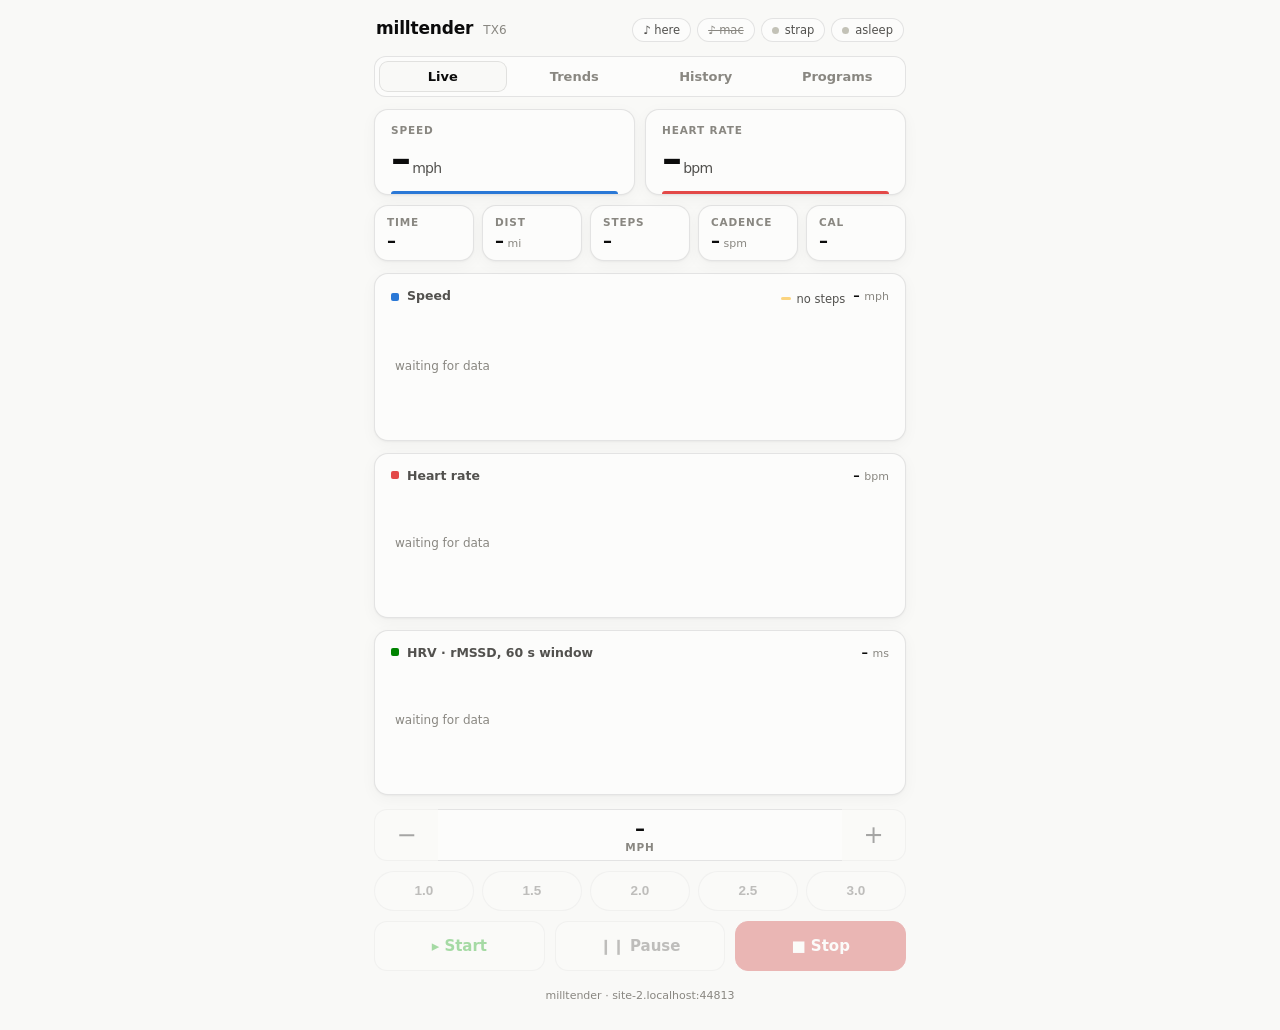
==== commit d70f83bd: "Loosen off-mill detection so a slow 0.4 mph shuffle isn't flagged as no-steps" ====
--- a/web/index.html
+++ b/web/index.html
@@ -343,25 +343,7 @@
 
 <section data-tab="history" role="tabpanel" id="panel-history" aria-label="History" hidden>
 <div class="card panel" style="margin-top:0">
-  <div class="panel-head"><h2>Weekly totals</h2><span class="from" id="wkFrom"></span></div>
-  <div class="chips" id="wkMetric">
-    <button data-m="miles" class="active">miles</button>
-    <button data-m="steps">steps</button>
-    <button data-m="hours">hours</button>
-    <button data-m="walks">walks</button>
-  </div>
-  <canvas id="cWeekly"></canvas>
-</div>
-<div class="card panel">
-  <div class="panel-head"><h2>History</h2>
-    <form id="importForm" class="importer">
-      <input id="importFile" type="file" accept=".fit,.json" multiple class="visually-hidden"
-             aria-label="Session file to import: a .fit and/or its .json sidecar">
-      <label class="btn-sm" for="importFile" id="importPick">Import…</label>
-      <button class="btn-sm" type="submit" id="importGo" hidden>Add</button>
-    </form>
-  </div>
-  <div class="empty" id="importMsg" hidden></div>
+  <div class="panel-head"><h2>History</h2></div>
   <div id="histList" class="list"><div class="empty">no recorded sessions yet</div></div>
 </div>
 <div class="card panel" id="reviewPanel" hidden>
@@ -426,7 +408,7 @@
 
   $("vSpeed").textContent = running && status.speed_mph != null ? status.speed_mph.toFixed(1) : "–";
   $("vHr").textContent = status.hr ?? "–";
-  $("vTime").textContent = fmtTime(status.in_session ? status.moving_s : null);
+  $("vTime").textContent = fmtTime(status.in_session ? status.elapsed_s : null);
   $("vDist").firstChild.textContent = status.in_session && status.dist_m != null ? (status.dist_m / 1609.34).toFixed(2) : "–";
   $("vSteps").textContent = status.in_session ? (status.steps ?? "–") : "–";
   $("vCad").firstChild.textContent = status.in_session && status.cadence_spm != null
@@ -792,7 +774,7 @@
     row.className = "row";
     row.innerHTML = `<div class="meta"><div>${d.toLocaleDateString([], {month:"short", day:"numeric"})}
         ${d.toLocaleTimeString([], {hour:"numeric", minute:"2-digit"})}</div>
-      <div class="sub2">${fmtTime(s.moving_s ?? s.duration_s)} · ${(s.dist_m/1609.34).toFixed(2)} mi · ${s.steps} steps${s.hr_avg ? " · ♥ " + s.hr_avg : ""}${s.hrr60 ? " · HRR60 " + s.hrr60 : ""}</div></div>
+      <div class="sub2">${fmtTime(s.duration_s)} · ${(s.dist_m/1609.34).toFixed(2)} mi · ${s.steps} steps${s.hr_avg ? " · ♥ " + s.hr_avg : ""}${s.hrr60 ? " · HRR60 " + s.hrr60 : ""}</div></div>
       <button class="btn-sm" data-a="view">view</button>
       <button class="btn-sm" data-a="replay">replay</button>
       <a class="btn-sm" style="text-decoration:none" href="${s.fit}" download>fit</a>`;
@@ -801,12 +783,10 @@
       reviewPts = data.samples;
       reviewMeta = data;
       const d = new Date(s.start * 1000);
-      const mv = s.moving_s ?? s.duration_s;
-      const paused = s.duration_s != null && mv != null && s.duration_s - mv >= 60;
       $("reviewTitle").textContent =
         d.toLocaleDateString([], {month:"short", day:"numeric"}) + " " +
         d.toLocaleTimeString([], {hour:"numeric", minute:"2-digit"}) +
-        " · " + fmtTime(mv) + (paused ? ` moving · ${fmtTime(s.duration_s)} elapsed` : "");
+        " · " + fmtTime(s.duration_s);
       $("reviewPanel").hidden = false;
       drawReview();
       $("reviewPanel").scrollIntoView({
@@ -820,33 +800,6 @@
   }
 }
 $("reviewClose").onclick = () => { $("reviewPanel").hidden = true; reviewPts = reviewMeta = null; };
-
-    loadSessions(); loadWeekly();
-  } else {
-let weekly = [], wkMetric = "miles";
-const wkMetrics = {
-  miles: { name: "Weekly miles", val: w => w.dist_m / 1609.34, fmt: v => v.toFixed(1) },
-  steps: { name: "Weekly steps", val: w => w.steps, fmt: v => Math.round(v).toLocaleString() },
-  hours: { name: "Weekly hours", val: w => w.seconds / 3600, fmt: v => v.toFixed(1) },
-  walks: { name: "Weekly walks", val: w => w.sessions, fmt: v => Math.round(v) },
-};
-function drawWeekly() {
-  const m = wkMetrics[wkMetric];
-  geo.weekly = draw($("cWeekly"), weekly.map((w, i) => [i, m.val(w)]), css("--hr"), m.fmt,
-                    { xy: true, dots: true, name: m.name,
-                      xfmt: i => (weekly[Math.round(i)]?.week || "").replace("-W", " w") });
-  $("wkFrom").textContent = weekly.length
-    ? `${weekly.length} week${weekly.length > 1 ? "s" : ""}` : "";
-}
-async function loadWeekly() {
-  try { weekly = (await (await fetch("/api/trends")).json()).weekly || []; } catch { return; }
-  drawWeekly();
-}
-for (const b of document.querySelectorAll("#wkMetric button")) b.onclick = () => {
-  wkMetric = b.dataset.m;
-  document.querySelectorAll("#wkMetric button").forEach(x => x.classList.toggle("active", x === b));
-  drawWeekly();
-};
 
 // ---- programs ----
 function progRow(seg = { type: "hold" }) {
@@ -995,7 +948,7 @@
   location.replace("#" + b.dataset.tab);
   if (b.dataset.tab === "trends") loadTrends();
   if (b.dataset.tab === "live") drawAll();
-  if (b.dataset.tab === "history") { loadWeekly(); drawReview(); }
+  if (b.dataset.tab === "history") drawReview();
 };
 
 let winDays = 7;
@@ -1064,8 +1017,8 @@
   if (!document.hidden && !document.querySelector('section[data-tab="live"]').hidden)
     pollHistory();
 }, 3000); pollHistory();
-addEventListener("resize", () => { drawAll(); drawReview(); drawWeekly(); });
-matchMedia("(prefers-color-scheme: dark)").addEventListener("change", () => { drawAll(); drawReview(); drawWeekly(); });
+addEventListener("resize", () => { drawAll(); drawReview(); });
+matchMedia("(prefers-color-scheme: dark)").addEventListener("change", () => { drawAll(); drawReview(); });
 </script>
 </body>
 </html>
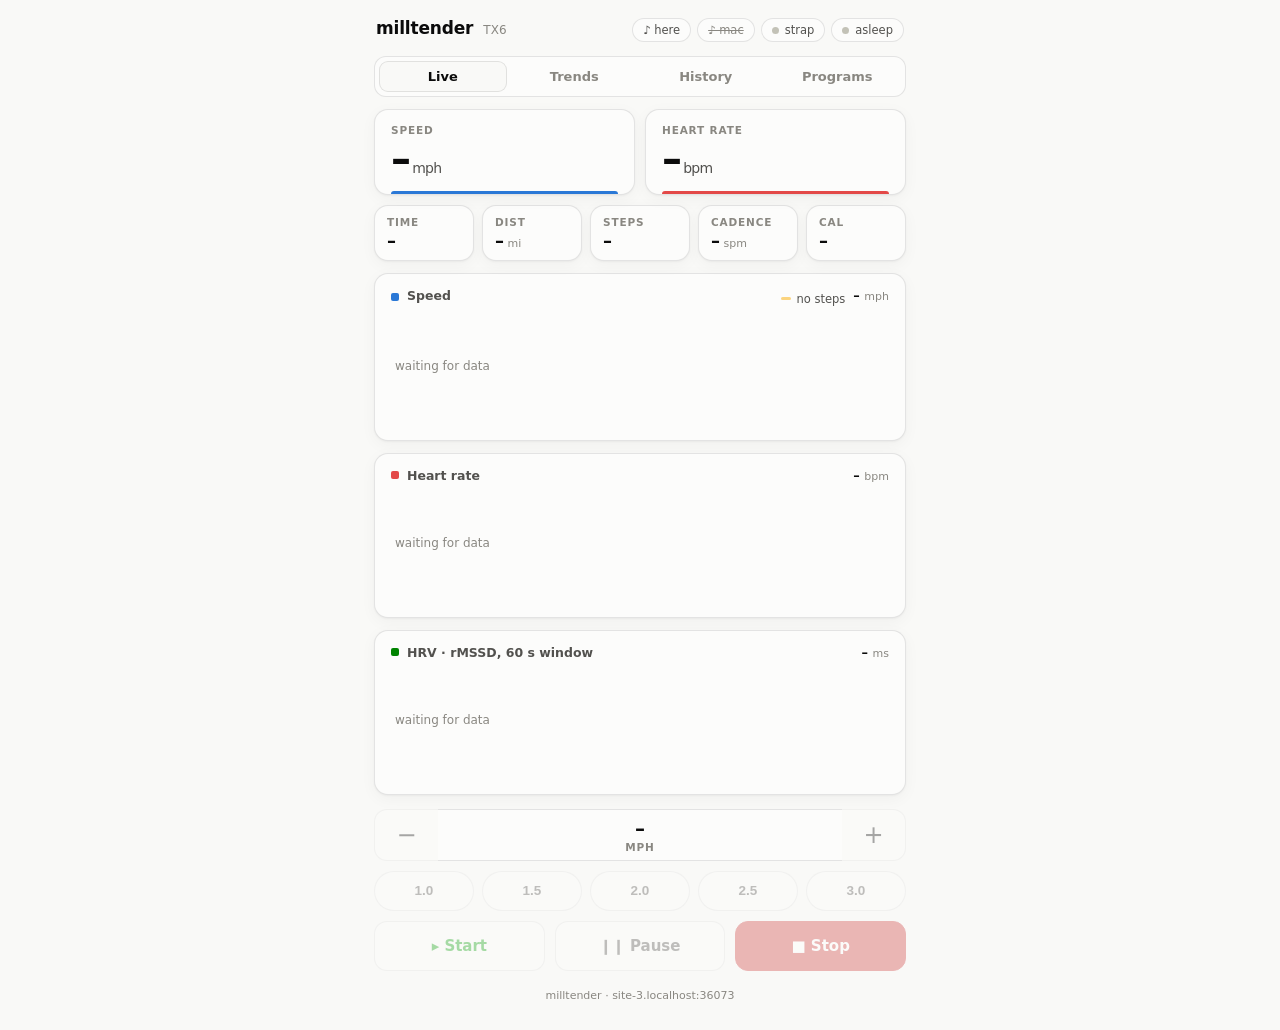
==== commit 912175be: "Countdown cue before programmed speed changes: three short beeps and a long one, with a full-screen " ====
--- a/web/index.html
+++ b/web/index.html
@@ -643,17 +643,15 @@
   return { x, y, pts, xfmt: o.xfmt };
 }
 
-let geo = { speed: null, hr: null, hrv: null, curve: null, weekly: null,
+let geo = { speed: null, hr: null, hrv: null, curve: null,
             rspeed: null, rhr: null, rhrv: null, rrec: null };
 let reviewPts = null;   // past-session samples shown in the History review panel
 let reviewMeta = null;  // that session's metadata (recovery, etc.)
 function noStepBands(pts, mphIdx, cadIdx) {
-  // spans where the belt moved but nobody was walking it (straddling the rails).
-  // Off-mill reads ~0 spm; a slow 0.4 mph shuffle still turns ~20+, so the cutoff
-  // sits in the gap between them — not up at walking cadence, which flagged the crawl.
+  // spans where the belt moved but steps didn't accumulate
   const bands = [];
   for (const p of pts) {
-    if (p[mphIdx] > 0.2 && (p[cadIdx] ?? 99) < 10) {
+    if (p[mphIdx] > 0.2 && (p[cadIdx] ?? 99) < 20) {
       if (bands.length && p[0] - bands[bands.length - 1][1] < 6) bands[bands.length - 1][1] = p[0];
       else bands.push([p[0], p[0]]);
     }
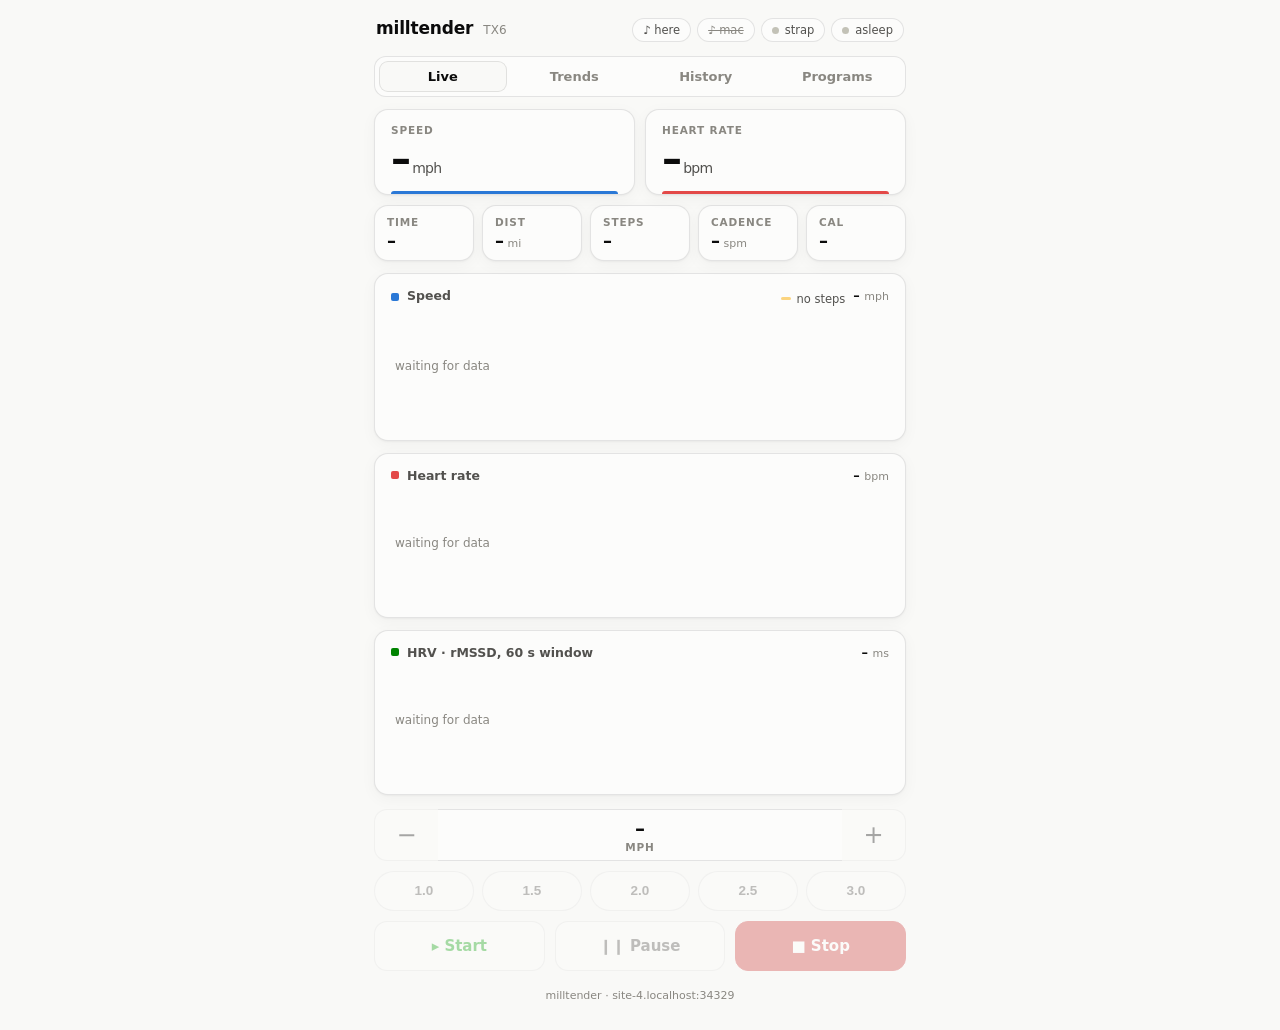
==== commit 3f1f99c4: "Relay the treadmill (and HR strap) through a browser over Web Bluetooth A browser near the treadmill" ====
--- a/web/index.html
+++ b/web/index.html
@@ -121,6 +121,8 @@
   .panel-head .now { font-size: 13px; font-weight: 600; font-variant-numeric: tabular-nums; }
   .panel-head .now span { color: var(--muted); font-weight: 400; font-size: 11px; }
   .panel-head .from { font-size: 11px; color: var(--muted); }
+  .importer { display: flex; gap: 6px; align-items: center; }
+  .importer label { margin: 0; }
   canvas { width: 100%; height: 120px; display: block; touch-action: none; }
 
   .controls { margin-top: 14px; display: grid; gap: 10px; }
@@ -222,8 +224,8 @@
             title="Countdown beeps from this browser">♪ here</button>
     <button class="pill" id="chimeMac" aria-pressed="true"
             title="Countdown beeps from the Mac running milltender">♪ mac</button>
-    <span class="pill" id="strapPill"><span id="hrDot" class="dot" aria-hidden="true"></span>strap</span>
-    <span class="pill" id="tmPill"><span id="tmDot" class="dot" aria-hidden="true"></span><span id="stateTxt">–</span></span>
+    <button class="pill" id="strapPill"><span id="hrDot" class="dot" aria-hidden="true"></span>strap</button>
+    <button class="pill" id="tmPill"><span id="tmDot" class="dot" aria-hidden="true"></span><span id="stateTxt">–</span></button>
   </div>
 </header>
 
@@ -343,7 +345,25 @@
 
 <section data-tab="history" role="tabpanel" id="panel-history" aria-label="History" hidden>
 <div class="card panel" style="margin-top:0">
-  <div class="panel-head"><h2>History</h2></div>
+  <div class="panel-head"><h2>Weekly totals</h2><span class="from" id="wkFrom"></span></div>
+  <div class="chips" id="wkMetric">
+    <button data-m="miles" class="active">miles</button>
+    <button data-m="steps">steps</button>
+    <button data-m="hours">hours</button>
+    <button data-m="walks">walks</button>
+  </div>
+  <canvas id="cWeekly"></canvas>
+</div>
+<div class="card panel">
+  <div class="panel-head"><h2>History</h2>
+    <form id="importForm" class="importer">
+      <input id="importFile" type="file" accept=".fit,.json" multiple class="visually-hidden"
+             aria-label="Session file to import: a .fit and/or its .json sidecar">
+      <label class="btn-sm" for="importFile" id="importPick">Import…</label>
+      <button class="btn-sm" type="submit" id="importGo" hidden>Add</button>
+    </form>
+  </div>
+  <div class="empty" id="importMsg" hidden></div>
   <div id="histList" class="list"><div class="empty">no recorded sessions yet</div></div>
 </div>
 <div class="card panel" id="reviewPanel" hidden>
@@ -399,16 +419,17 @@
   const running = status.state === 3;
   const paused = status.state === 10 || status.user_paused;
   $("tmDot").className = "dot" + (status.connected ? " on" : "");
-  $("stateTxt").textContent = !status.connected ? "asleep" :
-    running ? "running" : paused ? "paused" : "idle";
-  $("tmPill").setAttribute("aria-label", "treadmill " + $("stateTxt").textContent);
+  $("stateTxt").textContent = (!status.connected ? "asleep" :
+    running ? "running" : paused ? "paused" : "idle") + (status.relay ? " ⎔" : "");
+  $("tmPill").setAttribute("aria-label", "treadmill " + $("stateTxt").textContent +
+    (bridgeReady ? " — tap to bridge over Bluetooth" : ""));
   $("hrDot").className = "dot" + (status.hr_connected ? " on" : "");
   $("strapPill").setAttribute("aria-label",
     "heart-rate strap " + (status.hr_connected ? "connected" : "not connected"));
 
   $("vSpeed").textContent = running && status.speed_mph != null ? status.speed_mph.toFixed(1) : "–";
   $("vHr").textContent = status.hr ?? "–";
-  $("vTime").textContent = fmtTime(status.in_session ? status.elapsed_s : null);
+  $("vTime").textContent = fmtTime(status.in_session ? status.moving_s : null);
   $("vDist").firstChild.textContent = status.in_session && status.dist_m != null ? (status.dist_m / 1609.34).toFixed(2) : "–";
   $("vSteps").textContent = status.in_session ? (status.steps ?? "–") : "–";
   $("vCad").firstChild.textContent = status.in_session && status.cadence_spm != null
@@ -536,6 +557,57 @@
   e.currentTarget.setAttribute("aria-pressed", String(on));
 };
 
+// ---- Bluetooth bridge: this tab can be the treadmill's radio when the server can't
+// reach it directly. Web Bluetooth here, piped to the daemon over one socket; each
+// notification tagged with its source (0 treadmill, 1 heart rate). ----
+const bridgeReady = !!navigator.bluetooth;
+const FFF0 = 0xfff0, WRITE = 0x0000fff2, NOTIFY = 0x0000fff1;
+let bridgeWs = null, bridgeWrite = null;
+
+function bridgeSend(tag, value) {
+  if (!bridgeWs || bridgeWs.readyState !== WebSocket.OPEN) return;
+  const src = new Uint8Array(value.buffer), out = new Uint8Array(src.length + 1);
+  out[0] = tag; out.set(src, 1);
+  bridgeWs.send(out);
+}
+
+function bridgeSocket() {
+  if (bridgeWs) return;
+  const proto = location.protocol === "https:" ? "wss:" : "ws:";  // match page, else mixed-content block
+  bridgeWs = new WebSocket(`${proto}//${location.host}/api/relay`);
+  bridgeWs.binaryType = "arraybuffer";
+  bridgeWs.onclose = () => { bridgeWs = null; };
+  bridgeWs.onmessage = async e => {           // server -> treadmill (poll/command frames)
+    try { await bridgeWrite.writeValueWithoutResponse(new Uint8Array(e.data)); } catch {}
+  };
+}
+
+async function bridgeTreadmill() {
+  const dev = await navigator.bluetooth.requestDevice({
+    filters: [{ namePrefix: "FS-" }], optionalServices: [FFF0] });
+  const svc = await (await dev.gatt.connect()).getPrimaryService(FFF0);
+  bridgeWrite = await svc.getCharacteristic(WRITE);
+  const notify = await svc.getCharacteristic(NOTIFY);
+  await notify.startNotifications();
+  notify.addEventListener("characteristicvaluechanged", e => bridgeSend(0x00, e.target.value));
+  bridgeSocket();
+}
+
+async function bridgeHr() {
+  const dev = await navigator.bluetooth.requestDevice({ filters: [{ services: ["heart_rate"] }] });
+  const svc = await (await dev.gatt.connect()).getPrimaryService("heart_rate");
+  const meas = await svc.getCharacteristic("heart_rate_measurement");
+  await meas.startNotifications();
+  meas.addEventListener("characteristicvaluechanged", e => bridgeSend(0x01, e.target.value));
+}
+
+if (bridgeReady) {
+  $("tmPill").onclick = () => bridgeTreadmill().catch(e => alert("Bluetooth: " + e.message));
+  $("strapPill").onclick = () => bridgeWrite
+    ? bridgeHr().catch(e => alert("Bluetooth: " + e.message))
+    : alert("Bridge the treadmill first, then add the strap.");
+}
+
 async function pollStatus() {
   try { status = await (await fetch("/api/status")).json(); }
   catch { status = {}; }
@@ -643,15 +715,17 @@
   return { x, y, pts, xfmt: o.xfmt };
 }
 
-let geo = { speed: null, hr: null, hrv: null, curve: null,
+let geo = { speed: null, hr: null, hrv: null, curve: null, weekly: null,
             rspeed: null, rhr: null, rhrv: null, rrec: null };
 let reviewPts = null;   // past-session samples shown in the History review panel
 let reviewMeta = null;  // that session's metadata (recovery, etc.)
 function noStepBands(pts, mphIdx, cadIdx) {
-  // spans where the belt moved but steps didn't accumulate
+  // spans where the belt moved but nobody was walking it (straddling the rails).
+  // Off-mill reads ~0 spm; a slow 0.4 mph shuffle still turns ~20+, so the cutoff
+  // sits in the gap between them — not up at walking cadence, which flagged the crawl.
   const bands = [];
   for (const p of pts) {
-    if (p[mphIdx] > 0.2 && (p[cadIdx] ?? 99) < 20) {
+    if (p[mphIdx] > 0.2 && (p[cadIdx] ?? 99) < 10) {
       if (bands.length && p[0] - bands[bands.length - 1][1] < 6) bands[bands.length - 1][1] = p[0];
       else bands.push([p[0], p[0]]);
     }
@@ -772,7 +846,7 @@
     row.className = "row";
     row.innerHTML = `<div class="meta"><div>${d.toLocaleDateString([], {month:"short", day:"numeric"})}
         ${d.toLocaleTimeString([], {hour:"numeric", minute:"2-digit"})}</div>
-      <div class="sub2">${fmtTime(s.duration_s)} · ${(s.dist_m/1609.34).toFixed(2)} mi · ${s.steps} steps${s.hr_avg ? " · ♥ " + s.hr_avg : ""}${s.hrr60 ? " · HRR60 " + s.hrr60 : ""}</div></div>
+      <div class="sub2">${fmtTime(s.moving_s ?? s.duration_s)} · ${(s.dist_m/1609.34).toFixed(2)} mi · ${s.steps} steps${s.hr_avg ? " · ♥ " + s.hr_avg : ""}${s.hrr60 ? " · HRR60 " + s.hrr60 : ""}</div></div>
       <button class="btn-sm" data-a="view">view</button>
       <button class="btn-sm" data-a="replay">replay</button>
       <a class="btn-sm" style="text-decoration:none" href="${s.fit}" download>fit</a>`;
@@ -781,10 +855,12 @@
       reviewPts = data.samples;
       reviewMeta = data;
       const d = new Date(s.start * 1000);
+      const mv = s.moving_s ?? s.duration_s;
+      const paused = s.duration_s != null && mv != null && s.duration_s - mv >= 60;
       $("reviewTitle").textContent =
         d.toLocaleDateString([], {month:"short", day:"numeric"}) + " " +
         d.toLocaleTimeString([], {hour:"numeric", minute:"2-digit"}) +
-        " · " + fmtTime(s.duration_s);
+        " · " + fmtTime(mv) + (paused ? ` moving · ${fmtTime(s.duration_s)} elapsed` : "");
       $("reviewPanel").hidden = false;
       drawReview();
       $("reviewPanel").scrollIntoView({
@@ -798,6 +874,61 @@
   }
 }
 $("reviewClose").onclick = () => { $("reviewPanel").hidden = true; reviewPts = reviewMeta = null; };
+
+// ---- import ----
+const importFile = $("importFile"), importPick = $("importPick"),
+      importGo = $("importGo"), importMsg = $("importMsg");
+importFile.onchange = () => {
+  const names = [...importFile.files].map(f => f.name);
+  importPick.textContent = names.length ? names.join(" + ") : "Import…";
+  importGo.hidden = !names.length;
+};
+$("importForm").onsubmit = async e => {
+  e.preventDefault();
+  if (!importFile.files.length) return;
+  const body = new FormData();
+  for (const f of importFile.files) body.append("file", f);
+  importGo.disabled = true;
+  let res;
+  try { res = await fetch("/api/import", { method: "POST", body }); } catch {}
+  importGo.disabled = false;
+  importMsg.hidden = false;
+  if (res && res.ok) {
+    const s = await res.json();
+    importMsg.textContent = `Imported ${s.name} · ${(s.dist_m / 1609.34).toFixed(2)} mi · ${s.steps} steps`;
+    $("importForm").reset();
+    importPick.textContent = "Import…";
+    importGo.hidden = true;
+    loadSessions(); loadWeekly();
+  } else {
+    importMsg.textContent = res ? await res.text() : "Import failed";
+  }
+};
+
+let weekly = [], wkMetric = "miles";
+const wkMetrics = {
+  miles: { name: "Weekly miles", val: w => w.dist_m / 1609.34, fmt: v => v.toFixed(1) },
+  steps: { name: "Weekly steps", val: w => w.steps, fmt: v => Math.round(v).toLocaleString() },
+  hours: { name: "Weekly hours", val: w => w.seconds / 3600, fmt: v => v.toFixed(1) },
+  walks: { name: "Weekly walks", val: w => w.sessions, fmt: v => Math.round(v) },
+};
+function drawWeekly() {
+  const m = wkMetrics[wkMetric];
+  geo.weekly = draw($("cWeekly"), weekly.map((w, i) => [i, m.val(w)]), css("--hr"), m.fmt,
+                    { xy: true, dots: true, name: m.name,
+                      xfmt: i => (weekly[Math.round(i)]?.week || "").replace("-W", " w") });
+  $("wkFrom").textContent = weekly.length
+    ? `${weekly.length} week${weekly.length > 1 ? "s" : ""}` : "";
+}
+async function loadWeekly() {
+  try { weekly = (await (await fetch("/api/trends")).json()).weekly || []; } catch { return; }
+  drawWeekly();
+}
+for (const b of document.querySelectorAll("#wkMetric button")) b.onclick = () => {
+  wkMetric = b.dataset.m;
+  document.querySelectorAll("#wkMetric button").forEach(x => x.classList.toggle("active", x === b));
+  drawWeekly();
+};
 
 // ---- programs ----
 function progRow(seg = { type: "hold" }) {
@@ -946,7 +1077,7 @@
   location.replace("#" + b.dataset.tab);
   if (b.dataset.tab === "trends") loadTrends();
   if (b.dataset.tab === "live") drawAll();
-  if (b.dataset.tab === "history") drawReview();
+  if (b.dataset.tab === "history") { loadWeekly(); drawReview(); }
 };
 
 let winDays = 7;
@@ -1015,8 +1146,8 @@
   if (!document.hidden && !document.querySelector('section[data-tab="live"]').hidden)
     pollHistory();
 }, 3000); pollHistory();
-addEventListener("resize", () => { drawAll(); drawReview(); });
-matchMedia("(prefers-color-scheme: dark)").addEventListener("change", () => { drawAll(); drawReview(); });
+addEventListener("resize", () => { drawAll(); drawReview(); drawWeekly(); });
+matchMedia("(prefers-color-scheme: dark)").addEventListener("change", () => { drawAll(); drawReview(); drawWeekly(); });
 </script>
 </body>
 </html>
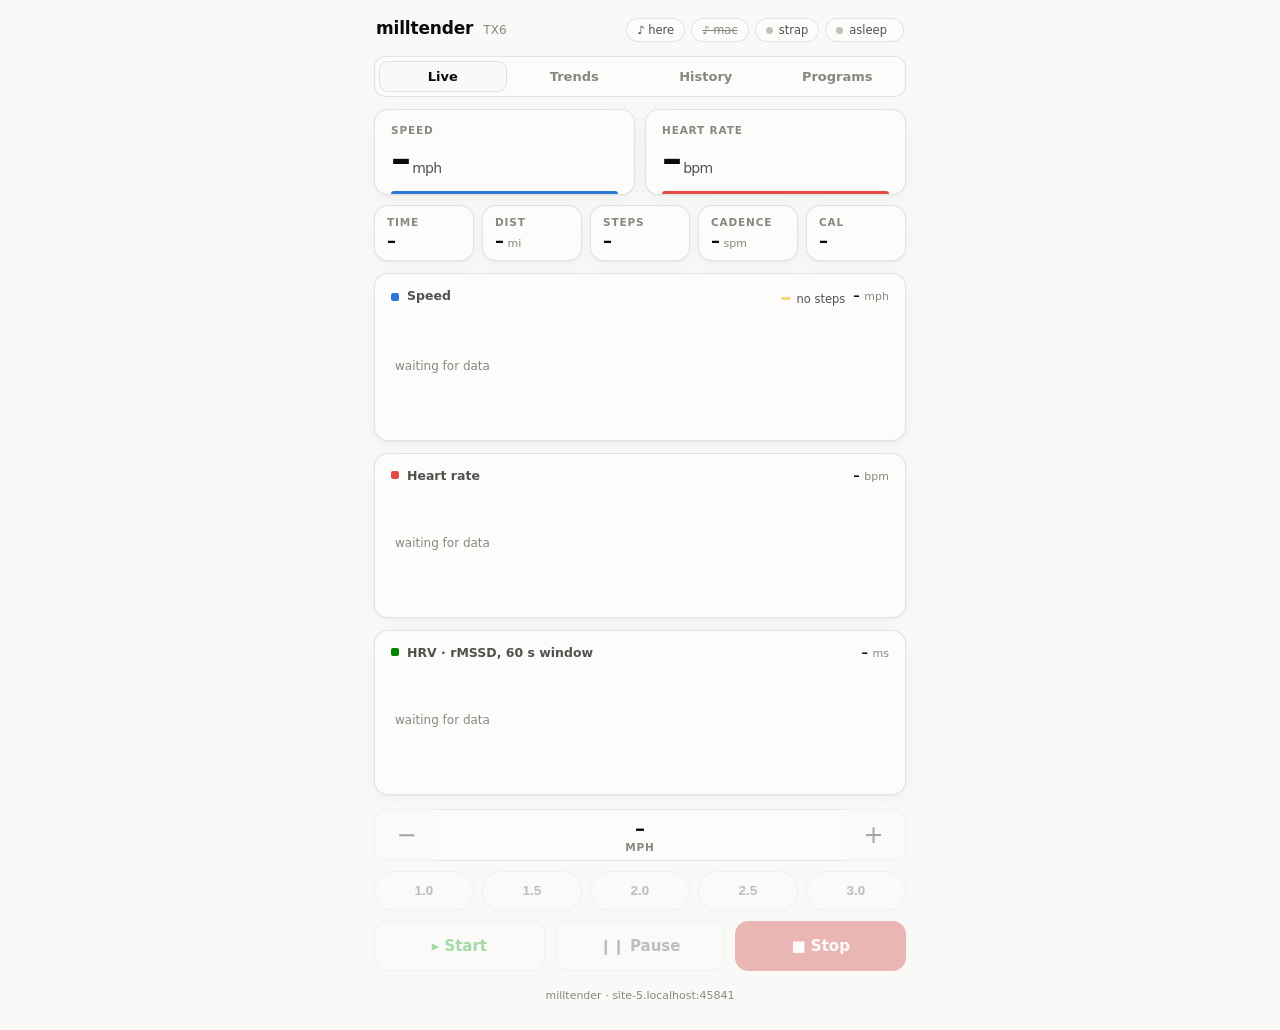
==== commit 2a1c606a: "Keep the relay pills accessible without Web Bluetooth - The relay glyph is a visual-only marker agai" ====
--- a/web/index.html
+++ b/web/index.html
@@ -225,7 +225,7 @@
     <button class="pill" id="chimeMac" aria-pressed="true"
             title="Countdown beeps from the Mac running milltender">♪ mac</button>
     <button class="pill" id="strapPill"><span id="hrDot" class="dot" aria-hidden="true"></span>strap</button>
-    <button class="pill" id="tmPill"><span id="tmDot" class="dot" aria-hidden="true"></span><span id="stateTxt">–</span></button>
+    <button class="pill" id="tmPill"><span id="tmDot" class="dot" aria-hidden="true"></span><span id="stateTxt">–</span><span id="relayMark" aria-hidden="true"></span></button>
   </div>
 </header>
 
@@ -419,10 +419,13 @@
   const running = status.state === 3;
   const paused = status.state === 10 || status.user_paused;
   $("tmDot").className = "dot" + (status.connected ? " on" : "");
-  $("stateTxt").textContent = (!status.connected ? "asleep" :
-    running ? "running" : paused ? "paused" : "idle") + (status.relay ? " ⎔" : "");
-  $("tmPill").setAttribute("aria-label", "treadmill " + $("stateTxt").textContent +
-    (bridgeReady ? " — tap to bridge over Bluetooth" : ""));
+  const stateWord = !status.connected ? "asleep" :
+    running ? "running" : paused ? "paused" : "idle";
+  $("stateTxt").textContent = stateWord;
+  $("relayMark").textContent = status.relay ? " ⎔" : "";
+  $("tmPill").setAttribute("aria-label", "treadmill " + stateWord +
+    (status.relay ? ", bridged over Bluetooth"
+      : bridgeReady ? " — tap to bridge over Bluetooth" : ""));
   $("hrDot").className = "dot" + (status.hr_connected ? " on" : "");
   $("strapPill").setAttribute("aria-label",
     "heart-rate strap " + (status.hr_connected ? "connected" : "not connected"));
@@ -557,9 +560,9 @@
   e.currentTarget.setAttribute("aria-pressed", String(on));
 };
 
-// ---- Bluetooth bridge: this tab can be the treadmill's radio when the server can't
-// reach it directly. Web Bluetooth here, piped to the daemon over one socket; each
-// notification tagged with its source (0 treadmill, 1 heart rate). ----
+// Bluetooth bridge: this tab is the treadmill's radio when the server can't reach
+// it directly. Web Bluetooth here, piped to the daemon over one socket; each
+// notification tagged with its source (0 treadmill, 1 heart rate).
 const bridgeReady = !!navigator.bluetooth;
 const FFF0 = 0xfff0, WRITE = 0x0000fff2, NOTIFY = 0x0000fff1;
 let bridgeWs = null, bridgeWrite = null;
@@ -606,6 +609,11 @@
   $("strapPill").onclick = () => bridgeWrite
     ? bridgeHr().catch(e => alert("Bluetooth: " + e.message))
     : alert("Bridge the treadmill first, then add the strap.");
+} else {
+  for (const id of ["tmPill", "strapPill"]) {  // status-only chips without Web Bluetooth
+    $(id).setAttribute("aria-disabled", "true");
+    $(id).tabIndex = -1;
+  }
 }
 
 async function pollStatus() {
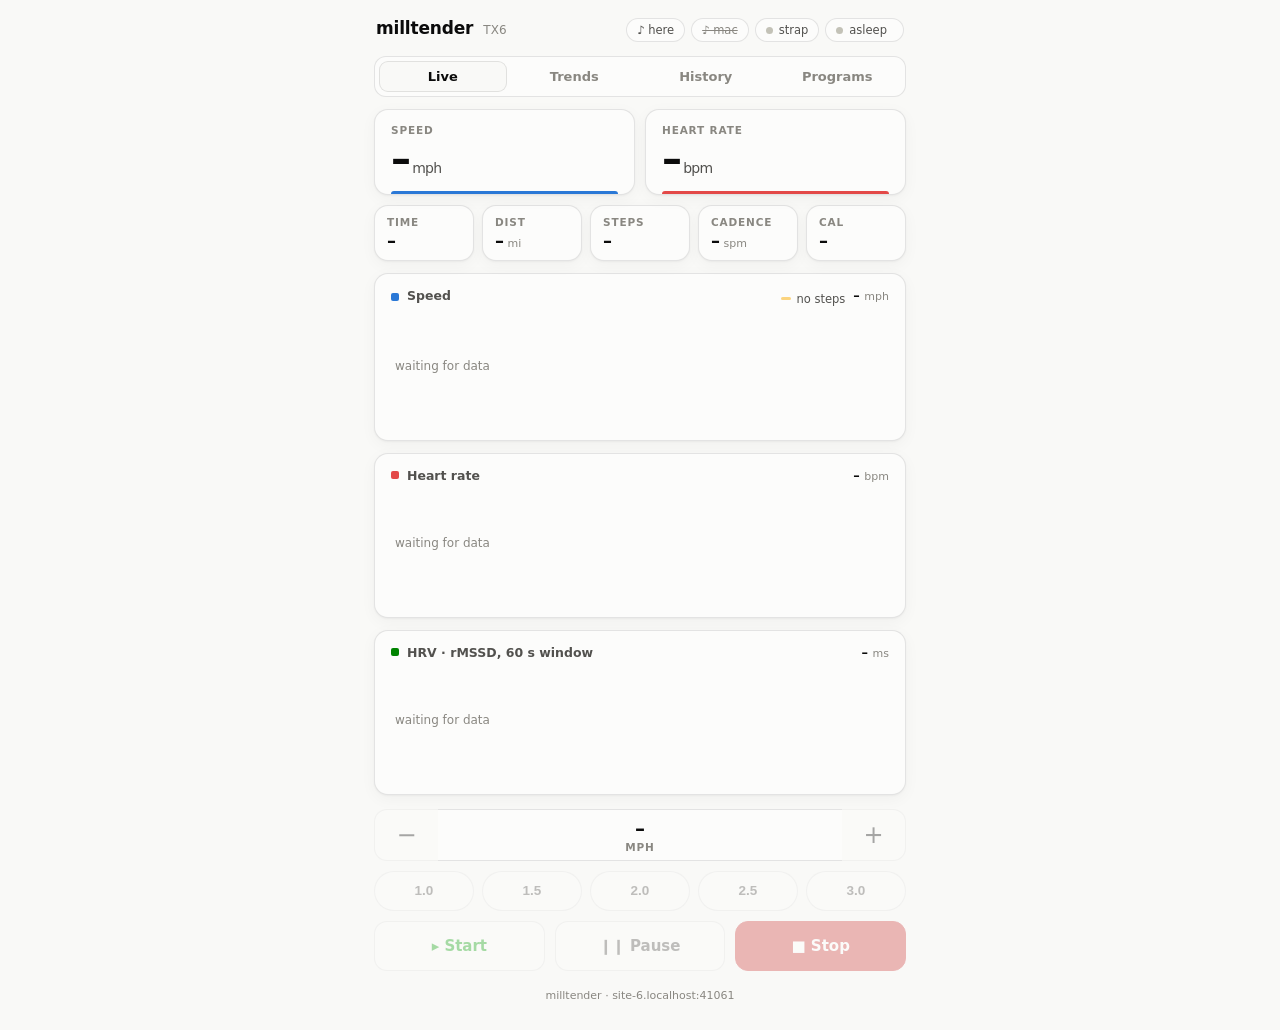
==== commit e9fd08cb: "Tear down the relay when the browser-side GATT link dies A write-without-response to a dead treadmil" ====
--- a/web/index.html
+++ b/web/index.html
@@ -581,13 +581,25 @@
   bridgeWs.binaryType = "arraybuffer";
   bridgeWs.onclose = () => { bridgeWs = null; };
   bridgeWs.onmessage = async e => {           // server -> treadmill (poll/command frames)
-    try { await bridgeWrite.writeValueWithoutResponse(new Uint8Array(e.data)); } catch {}
+    try { await bridgeWrite.writeValueWithoutResponse(new Uint8Array(e.data)); }
+    catch (err) { bridgeDown(err.message); }  // a lost write means the belt didn't hear it
   };
+}
+
+// If the browser-side GATT link dies, the socket can stay open and the daemon would
+// keep believing the frames it sends reach the belt — a Stop could vanish silently.
+// Dropping the relay instead makes the daemon revert to its own BLE, or honestly
+// report the treadmill unreachable, rather than trusting a command that never landed.
+function bridgeDown(why) {
+  if (why) console.warn("bridge down:", why);
+  bridgeWrite = null;
+  if (bridgeWs) bridgeWs.close();
 }
 
 async function bridgeTreadmill() {
   const dev = await navigator.bluetooth.requestDevice({
     filters: [{ namePrefix: "FS-" }], optionalServices: [FFF0] });
+  dev.addEventListener("gattserverdisconnected", () => bridgeDown("treadmill GATT lost"));
   const svc = await (await dev.gatt.connect()).getPrimaryService(FFF0);
   bridgeWrite = await svc.getCharacteristic(WRITE);
   const notify = await svc.getCharacteristic(NOTIFY);
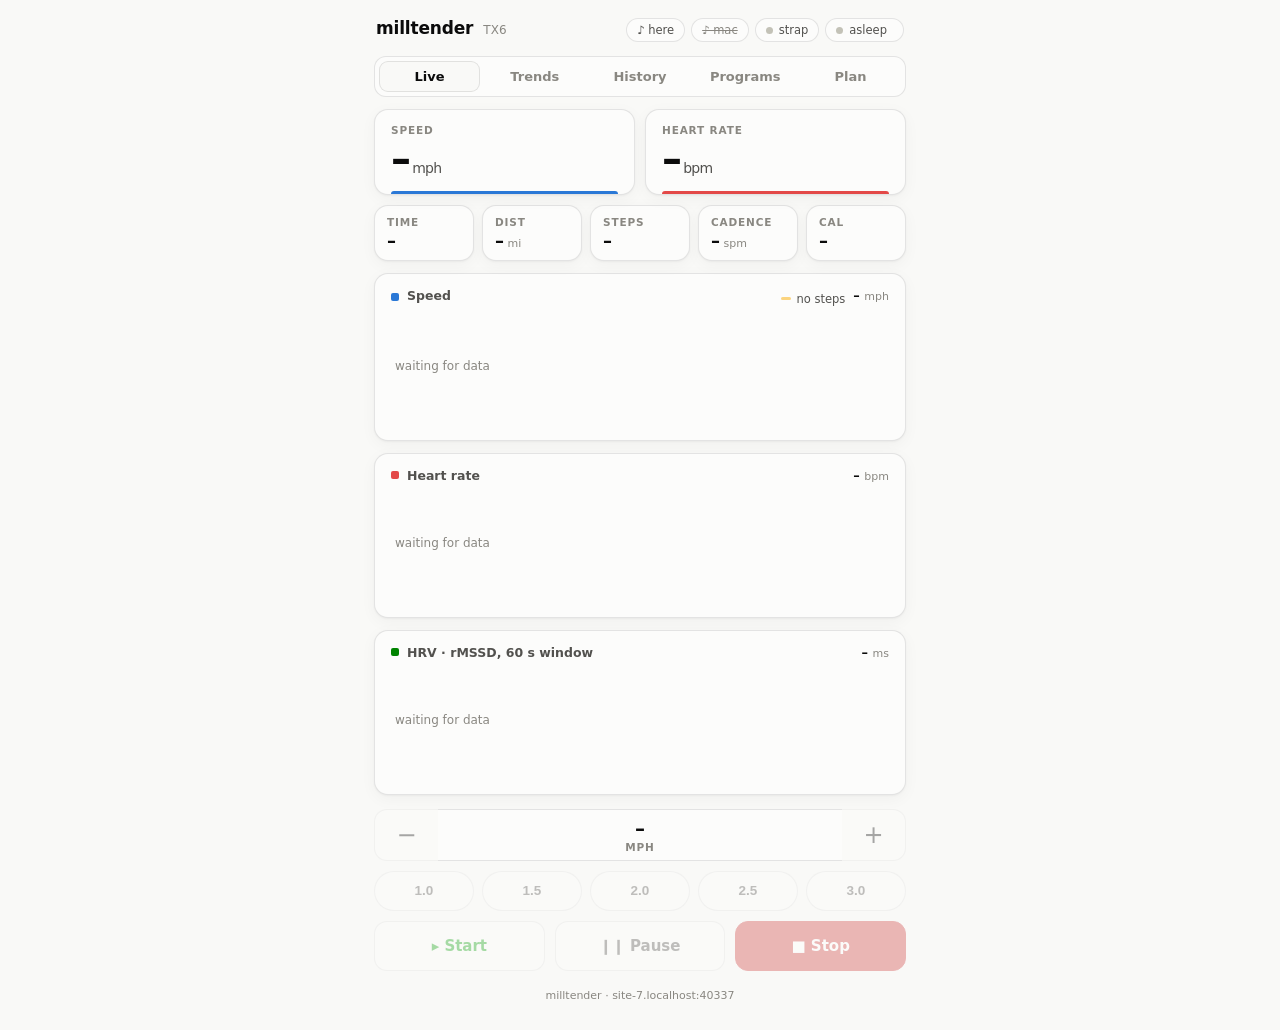
==== commit b8598f1f: "Training plans: what to run today, and whether the week's jog volume is tracking A plan is a sequenc" ====
--- a/web/index.html
+++ b/web/index.html
@@ -172,6 +172,8 @@
     padding: 9px 0; border-top: 1px solid var(--border); font-size: 13px;
   }
   .list .row:first-child { border-top: none; }
+  .list .row[aria-current] { padding-left: 8px; font-weight: 600;
+                             box-shadow: inset 2px 0 var(--speed); }
   .row .meta { flex: 1; min-width: 0; }
   .row .meta .sub2 { color: var(--muted); font-size: 11.5px; margin-top: 1px; }
   .btn-sm {
@@ -181,18 +183,22 @@
   }
   .linky { border: none; background: none; color: var(--speed); font: inherit;
            font-size: 12.5px; cursor: pointer; }
-  #progEditor { margin-top: 6px; font-size: 13px; color: var(--ink-2); }
-  #progEditor summary { cursor: pointer; padding: 4px 0; }
-  #progEditor input, #progEditor select {
+  #progEditor, #planEditor { margin-top: 6px; font-size: 13px; color: var(--ink-2); }
+  #progEditor summary, #planEditor summary { cursor: pointer; padding: 4px 0; }
+  #progEditor input, #progEditor select, #planEditor input, #planEditor select {
     font: inherit; font-size: 13px; color: var(--ink-1);
     background: var(--page); border: 1px solid var(--border);
     border-radius: 8px; padding: 6px 8px; width: 60px;
   }
-  #progEditor select { width: auto; }
-  #progEditor input#pName { width: 100%; margin: 6px 0; }
+  #progEditor select, #planEditor select, #planEditor input[type=date] {
+    width: auto; max-width: 100%;
+  }
+  #progEditor input#pName, #planEditor input#plEdName { width: 100%; margin: 6px 0; }
   .prow { display: flex; align-items: center; gap: 5px; margin: 5px 0; flex-wrap: wrap; }
   .prow span { display: inline-flex; align-items: center; gap: 5px; }
   .prow span[hidden] { display: none !important; }
+  .prow .day { min-width: 36px; }
+  .jogmin { color: var(--muted); font-size: 11.5px; font-variant-numeric: tabular-nums; }
   .rowbtns { display: flex; gap: 8px; margin-top: 8px; }
   .empty { color: var(--muted); font-size: 12.5px; padding: 6px 0; }
   .rlabel { display: flex; align-items: center; gap: 6px; font-size: 12px;
@@ -234,6 +240,7 @@
   <button data-tab="trends" role="tab" aria-selected="false" aria-controls="panel-trends">Trends</button>
   <button data-tab="history" role="tab" aria-selected="false" aria-controls="panel-history">History</button>
   <button data-tab="programs" role="tab" aria-selected="false" aria-controls="panel-programs">Programs</button>
+  <button data-tab="plan" role="tab" aria-selected="false" aria-controls="panel-plan">Plan</button>
 </nav>
 
 <div id="grace" class="banner">⏸ Belt stopped — uploading in <b id="graceT">–</b> unless you resume</div>
@@ -248,6 +255,20 @@
 <p id="cueSr" class="visually-hidden" role="status" aria-live="assertive"></p>
 
 <section data-tab="live" role="tabpanel" id="panel-live" aria-label="Live">
+<div class="card panel" id="planCard" style="margin: 0 0 10px" hidden>
+  <div class="panel-head"><h2>Today</h2><span class="from" id="pcWeek"></span></div>
+  <div class="list">
+    <div class="row">
+      <div class="meta">
+        <div id="pcProgram">–</div>
+        <div class="sub2" id="pcSub"></div>
+        <div class="sub2" id="pcWarn" style="color: var(--warning)" hidden></div>
+      </div>
+      <button class="btn-sm" id="pcStart" hidden>▸ Start</button>
+    </div>
+  </div>
+</div>
+
 <div class="grid">
   <div class="card hero" style="--accent: var(--speed)">
     <div class="label">Speed</div>
@@ -401,13 +422,61 @@
 </div>
 </section>
 
+<section data-tab="plan" role="tabpanel" id="panel-plan" aria-label="Training plan" hidden>
+<div id="planHas" hidden>
+  <div class="minis" style="margin-top:0">
+    <div class="card mini"><div class="label">Jog min</div>
+      <div class="value" id="plJog">–<span class="unit" id="plJogPlan"></span></div></div>
+    <div class="card mini"><div class="label">Since jog</div>
+      <div class="value" id="plSince">–<span class="unit"> h</span></div></div>
+    <div class="card mini"><div class="label">On feet</div>
+      <div class="value" id="plFeet">–<span class="unit"> h</span></div></div>
+  </div>
+  <div class="card panel">
+    <div class="panel-head">
+      <span class="swatch" style="background: var(--hr)"></span><h2>Jog minutes per week</h2>
+      <span class="legend"><i style="background:var(--muted)"></i>plan</span>
+    </div>
+    <canvas id="cJog"></canvas>
+  </div>
+</div>
+<div class="card panel">
+  <div class="panel-head"><h2 id="plName">Plan</h2>
+    <span class="from" id="plSpm"></span>
+    <span class="now" id="plWeekN"></span></div>
+  <div class="empty" id="plWarn" style="color: var(--warning)" hidden></div>
+  <div id="plWeek" class="list"><div class="empty">no plan yet — build one below</div></div>
+  <div class="rowbtns" id="plShift" hidden>
+    <button class="btn-sm" id="plRepeat">repeat this week</button>
+    <button class="btn-sm" id="plSkip">skip ahead a week</button>
+  </div>
+  <details id="planEditor"><summary>Plan editor</summary>
+    <input id="plEdName" placeholder="plan name" aria-label="Plan name">
+    <div class="prow">
+      <label for="plEdStart">starts</label><input id="plEdStart" type="date">
+      <label for="plEdMode">mode</label>
+      <select id="plEdMode">
+        <option value="days">by weekday</option>
+        <option value="open">open week</option>
+      </select>
+    </div>
+    <div id="plEdWeeks"></div>
+    <div class="rowbtns">
+      <button class="btn-sm" id="plEdAdd">+ add week</button>
+      <button class="btn-sm" id="plEdSave"><b>Save</b></button>
+      <button class="btn-sm" id="plEdDel">Remove plan</button>
+    </div>
+  </details>
+</div>
+</section>
+
 <div class="tip" id="tip"></div>
 <footer id="foot">milltender</footer>
 
 <script>
 const $ = id => document.getElementById(id);
 const css = name => getComputedStyle(document.documentElement).getPropertyValue(name).trim();
-let status = {}, history = { points: [] };
+let status = {}, history = { points: [] }, programs = {};
 
 const fmtTime = s => {
   if (s == null) return "–";
@@ -484,6 +553,7 @@
   $("pause").disabled = !status.connected || !running;
   $("stop").disabled = !status.connected || (!running && !paused && g == null);
   $("stop").textContent = g != null ? "■ Upload now" : "■ Stop";
+  $("planCard").hidden = !planReady || !!status.program;
   $("minus").disabled = $("plus").disabled = !running;
   for (const b of $("presets").children) {
     b.disabled = !running || parseFloat(b.dataset.mph) > (status.max_mph || 6);
@@ -735,7 +805,7 @@
   return { x, y, pts, xfmt: o.xfmt };
 }
 
-let geo = { speed: null, hr: null, hrv: null, curve: null, weekly: null,
+let geo = { speed: null, hr: null, hrv: null, curve: null, weekly: null, jog: null,
             rspeed: null, rhr: null, rhrv: null, rrec: null };
 let reviewPts = null;   // past-session samples shown in the History review panel
 let reviewMeta = null;  // that session's metadata (recovery, etc.)
@@ -1056,14 +1126,15 @@
   loadPrograms();
 };
 async function loadPrograms() {
-  let progs = {};
-  try { progs = await (await fetch("/api/programs")).json(); } catch {}
+  try { programs = await (await fetch("/api/programs")).json(); } catch {}
+  for (const sel of $("plEdWeeks").querySelectorAll("select")) planEdOptions(sel);
+  planEdTotals();
   const el = $("progList");
-  const names = Object.keys(progs);
+  const names = Object.keys(programs);
   if (!names.length) { el.innerHTML = '<div class="empty">none saved</div>'; return; }
   el.innerHTML = "";
   for (const name of names) {
-    const segs = progs[name];
+    const segs = programs[name];
     const est = estimate(segs);
     const row = document.createElement("div");
     row.className = "row";
@@ -1087,6 +1158,239 @@
     el.appendChild(row);
   }
 }
+// ---- training plan ----
+let plan = {}, planReady = false;
+const DAYS = ["mon", "tue", "wed", "thu", "fri", "sat", "sun"];
+const cap = s => s ? s[0].toUpperCase() + s.slice(1) : "";
+const round1 = v => Math.round(v * 10) / 10;
+// The editor's ramp has to be the arithmetic the tracker scores you against, so this
+// follows the daemon's IMPACT_MPH — its own value when it reports one, else the default.
+const jogMin = name => (programs[name] || []).reduce((t, s) =>
+  t + ((s.type ?? "hold") === "hold" && s.mph >= (plan.impact_mph ?? 4.4) ? s.minutes || 0 : 0), 0);
+
+async function loadPlan() {
+  try {
+    const r = await fetch("/api/plan");
+    plan = (r.ok && await r.json()) || {};
+  } catch { plan = {}; }
+  planReady = !!plan.name;
+  renderPlan();
+  if (!$("planEditor").open) planEdLoad();  // never stomp an edit in progress
+}
+
+const SLOT_MARK = { done: "✓ ", today: "▸ ", next: "▸ ", held: "⏸ " };
+const SLOT_WORD = { done: "done", today: "today", next: "next up",
+                    held: "held back", missed: "missed" };
+
+function planSlot(s, i) {
+  const open = plan.mode === "open";
+  const row = document.createElement("div");
+  row.className = "row";
+  if (!s.program) {
+    row.innerHTML = `<div class="meta" style="color: var(--muted)"><div>${cap(s.day)} · rest</div></div>`;
+    return row;
+  }
+  if (s.state === (open ? "next" : "today")) row.setAttribute("aria-current", open ? "step" : "date");
+  const jm = s.jog_min ?? (s.impact ? jogMin(s.program) : 0);
+  const bits = [SLOT_WORD[s.state], jm ? `${round1(jm)} jog min` : ""];
+  row.innerHTML = `<div class="meta"${s.state === "missed" ? ' style="color: var(--muted)"' : ""}>
+      <div>${SLOT_MARK[s.state] || ""}${open ? i + 1 + "." : cap(s.day)} · ${s.program}</div>
+      <div class="sub2">${bits.filter(Boolean).join(" · ")}</div></div>
+    <button class="btn-sm" data-a="run">▸ run</button>`;
+  const btn = row.querySelector('[data-a="run"]');
+  btn.setAttribute("aria-label", `Run ${s.program}`);
+  btn.disabled = !(s.program in programs);
+  btn.onclick = () => {
+    if (confirm(`Run "${s.program}"? The belt will start.`)) post("/api/program/run", { name: s.program });
+  };
+  return row;
+}
+
+const nextWhen = n => n.day ? cap(n.day)
+  : n.in_days === 1 ? "tomorrow" : n.in_days > 1 ? `in ${n.in_days} days` : "";
+const planOutside = () => {
+  const d = new Date(plan.start + "T00:00");  // bare ISO would parse as UTC and slip a day
+  return d > new Date()
+    ? "starts " + d.toLocaleDateString([], { weekday: "short", month: "short", day: "numeric" })
+    : "is complete";
+};
+
+function renderPlanCard() {
+  const t = plan.today || {}, n = plan.next;
+  const walked = (plan.sessions_today || []).reduce((a, s) => a + (s.moving_s || 0), 0);
+  $("pcWeek").textContent = plan.week ? `week ${plan.week} of ${plan.weeks}` : "";
+  const bits = [];
+  if (!plan.week) {
+    $("pcProgram").textContent = "Plan " + planOutside();
+  } else if (t.done) {
+    $("pcProgram").textContent = "✓ " + t.program;
+    bits.push("done today");
+  } else if (t.program) {
+    $("pcProgram").textContent = t.program;
+    bits.push(plan.mode === "days" ? new Date().toLocaleDateString([], { weekday: "long" }) : "",
+              t.minutes ? `≈${Math.round(t.minutes)} min` : "");
+  } else {
+    $("pcProgram").textContent = "Rest day";
+    if (n) bits.push("next: " + [nextWhen(n), n.program].filter(Boolean).join(" · "));
+  }
+  bits.push(walked ? `already walked ${fmtTime(walked)}` : "");
+  $("pcSub").textContent = bits.filter(Boolean).join(" · ");
+  $("pcStart").hidden = !t.program || !!t.done;
+  $("pcStart").disabled = t.known === false;
+  $("pcWarn").hidden = !plan.warn;
+  $("pcWarn").textContent = plan.warn ? plan.warn.text : "";
+}
+
+function renderPlan() {
+  $("planHas").hidden = $("plShift").hidden = !planReady;
+  $("plName").textContent = planReady ? plan.name : "Plan";
+  $("plWeekN").textContent = !planReady ? ""
+    : plan.week ? `week ${plan.week} of ${plan.weeks}` : planOutside();
+  $("plSpm").textContent = plan.jog_spm ? `${Math.round(plan.jog_spm)} spm jogging` : "";
+  $("plJog").firstChild.textContent = plan.jog_min != null ? round1(plan.jog_min) : "–";
+  $("plJogPlan").textContent = plan.jog_min_plan != null ? ` / ${round1(plan.jog_min_plan)} plan` : "";
+  $("plSince").firstChild.textContent =
+    plan.hours_since_impact != null ? Math.round(plan.hours_since_impact) : "–";
+  $("plFeet").firstChild.textContent = plan.feet_min != null ? (plan.feet_min / 60).toFixed(1) : "–";
+  $("plWarn").hidden = !plan.warn;
+  $("plWarn").textContent = plan.warn ? plan.warn.text : "";
+  const el = $("plWeek"), slots = plan.week_plan || [];
+  if (!slots.length) {
+    el.innerHTML = `<div class="empty">${planReady
+      ? "nothing scheduled this week" : "no plan yet — build one below"}</div>`;
+  } else {
+    el.innerHTML = "";
+    slots.forEach((s, i) => el.appendChild(planSlot(s, i)));
+  }
+  drawJog();
+  renderPlanCard();
+}
+
+function drawJog() {
+  const w = plan.weekly || [];
+  geo.jog = draw($("cJog"), w.map(x => [x.week, x.jog_min]), css("--hr"), v => Math.round(v),
+                 { xy: true, dots: true, xfmt: x => "w" + Math.round(x),
+                   name: "Jog minutes per week, completed versus planned",
+                   extra: { series: w.map(x => [x.week, x.plan_min]), color: css("--muted") } });
+}
+
+// a shift moves the very date the editor holds, so it follows even while open —
+// otherwise the next save would quietly put the plan back where it was
+const planShift = weeks =>
+  fetch("/api/plan/shift", { method: "POST", body: JSON.stringify({ weeks }) })
+    .then(loadPlan).then(() => { $("plEdStart").value = plan.start || ""; });
+$("plRepeat").onclick = () => planShift(-1);
+$("plSkip").onclick = () => planShift(1);
+$("pcStart").onclick = () => {
+  const name = plan.today && plan.today.program;
+  if (name && confirm(`Run "${name}"? The belt will start.`)) post("/api/program/run", { name });
+};
+
+function planEdOptions(sel) {
+  const chosen = sel.dataset.prog;
+  sel.innerHTML = '<option value="">— rest —</option>' +
+    Object.keys(programs).map(n => `<option>${n}</option>`).join("");
+  if (chosen && !(chosen in programs)) sel.add(new Option(`${chosen} (missing)`, chosen));
+  sel.value = chosen;
+}
+function planEdRow(name, key, open) {
+  const div = document.createElement("div");
+  div.className = "prow";
+  div.innerHTML = `<span class="day">${open ? key + 1 + "." : cap(key)}</span>
+    <select data-prog aria-label="${open ? "Session " + (key + 1) : cap(key)} program"></select>
+    <span class="jogmin" data-j></span>`;
+  const sel = div.querySelector("select");
+  sel.dataset.prog = name || "";
+  planEdOptions(sel);
+  sel.onchange = () => { sel.dataset.prog = sel.value; planEdTotals(); };
+  if (open) {
+    const del = document.createElement("button");
+    del.className = "linky";
+    del.textContent = "✕";
+    del.setAttribute("aria-label", "Remove this session");
+    del.onclick = () => { div.remove(); planEdTotals(); };
+    div.appendChild(del);
+  }
+  return div;
+}
+function planEdWeek(names) {
+  const open = $("plEdMode").value === "open";
+  const div = document.createElement("div");
+  div.innerHTML = `<div class="rlabel"><span data-n>Week</span>
+      <button class="linky" data-a="dup">dup</button>
+      <button class="linky" data-a="del" aria-label="Remove this week">✕</button>
+      <span class="jogmin" data-t></span></div>`;
+  const rows = document.createElement("div");
+  (open ? names : DAYS).forEach((_, i) =>
+    rows.appendChild(planEdRow(names[i], open ? i : DAYS[i], open)));
+  div.appendChild(rows);
+  if (open) {
+    const add = document.createElement("button");
+    add.className = "linky";
+    add.textContent = "+ session";
+    add.onclick = () => { rows.appendChild(planEdRow("", rows.children.length, true)); planEdTotals(); };
+    div.appendChild(add);
+  }
+  div.querySelector('[data-a="dup"]').onclick = () => {
+    div.after(planEdWeek([...div.querySelectorAll("select")].map(s => s.value)));
+    planEdTotals();
+  };
+  div.querySelector('[data-a="del"]').onclick = () => { div.remove(); planEdTotals(); };
+  return div;
+}
+function planEdTotals() {
+  const open = $("plEdMode").value === "open";
+  [...$("plEdWeeks").children].forEach((blk, w) => {
+    blk.querySelector("[data-n]").textContent = `Week ${w + 1}`;
+    let total = 0;
+    [...blk.querySelectorAll(".prow")].forEach((row, i) => {
+      const m = jogMin(row.querySelector("select").value);
+      total += m;
+      if (open) row.querySelector(".day").textContent = `${i + 1}.`;
+      row.querySelector("[data-j]").textContent = m ? `${round1(m)} jog min` : "";
+    });
+    blk.querySelector("[data-t]").textContent = `${round1(total)} jog min`;
+  });
+}
+function planEdFill(weeks) {
+  $("plEdWeeks").innerHTML = "";
+  for (const w of weeks) $("plEdWeeks").appendChild(planEdWeek(w));
+  planEdTotals();
+}
+function planEdLoad() {
+  $("plEdName").value = plan.name || "";
+  $("plEdStart").value = plan.start || "";
+  $("plEdMode").value = plan.mode || "days";
+  // `weeks` in the snapshot is a count, so the editor round-trips off the authored
+  // plan echoed back under `plan`
+  const weeks = plan.plan?.weeks || [];
+  planEdFill(weeks.length
+    ? weeks.map(w => Array.isArray(w) ? [...w] : DAYS.map(d => w[d] || "")) : [[]]);
+}
+$("plEdMode").onchange = () => planEdFill([...$("plEdWeeks").children]
+  .map(blk => [...blk.querySelectorAll("select")].map(s => s.value).filter(Boolean)));
+$("plEdAdd").onclick = () => {
+  $("plEdWeeks").appendChild(planEdWeek($("plEdMode").value === "open" ? [""] : []));
+  planEdTotals();
+};
+$("plEdSave").onclick = async () => {
+  const mode = $("plEdMode").value;
+  const name = $("plEdName").value.trim(), start = $("plEdStart").value;
+  const weeks = [...$("plEdWeeks").children].map(blk => {
+    const vals = [...blk.querySelectorAll("select")].map(s => s.value);
+    return mode === "open" ? vals.filter(Boolean)
+      : Object.fromEntries(DAYS.map((d, i) => [d, vals[i]]).filter(([, v]) => v));
+  });
+  if (!name || !start || !weeks.length) { alert("name, start date, and at least one week"); return; }
+  await fetch("/api/plan", { method: "POST", body: JSON.stringify({ name, start, mode, weeks }) });
+  $("planEditor").open = false;
+  loadPlan();
+};
+$("plEdDel").onclick = () => {
+  if (confirm("Remove the training plan?"))
+    fetch("/api/plan/delete", { method: "POST", body: JSON.stringify({}) }).then(loadPlan);
+};
+
 // ---- tabs & trends ----
 for (const b of document.querySelectorAll(".tabs button")) b.onclick = () => {
   document.querySelectorAll(".tabs button").forEach(x => {
@@ -1098,6 +1402,7 @@
   if (b.dataset.tab === "trends") loadTrends();
   if (b.dataset.tab === "live") drawAll();
   if (b.dataset.tab === "history") { loadWeekly(); drawReview(); }
+  if (b.dataset.tab === "plan") { drawJog(); loadPlan(); }
 };
 
 let winDays = 7;
@@ -1153,8 +1458,11 @@
 }
 
 progRow({ type: "hold", minutes: 5, mph: 1.5 });
-loadSessions(); loadPrograms();
-setInterval(() => { loadSessions(); if (!document.querySelector('[data-tab="trends"]').hidden) loadTrends(); }, 30000);
+loadSessions(); loadPrograms().then(loadPlan);
+setInterval(() => {
+  loadSessions(); loadPlan();
+  if (!document.querySelector('[data-tab="trends"]').hidden) loadTrends();
+}, 30000);
 
 $("foot").textContent = "milltender · " + location.host;
 
@@ -1166,8 +1474,8 @@
   if (!document.hidden && !document.querySelector('section[data-tab="live"]').hidden)
     pollHistory();
 }, 3000); pollHistory();
-addEventListener("resize", () => { drawAll(); drawReview(); drawWeekly(); });
-matchMedia("(prefers-color-scheme: dark)").addEventListener("change", () => { drawAll(); drawReview(); drawWeekly(); });
+addEventListener("resize", () => { drawAll(); drawReview(); drawWeekly(); drawJog(); });
+matchMedia("(prefers-color-scheme: dark)").addEventListener("change", () => { drawAll(); drawReview(); drawWeekly(); drawJog(); });
 </script>
 </body>
 </html>
